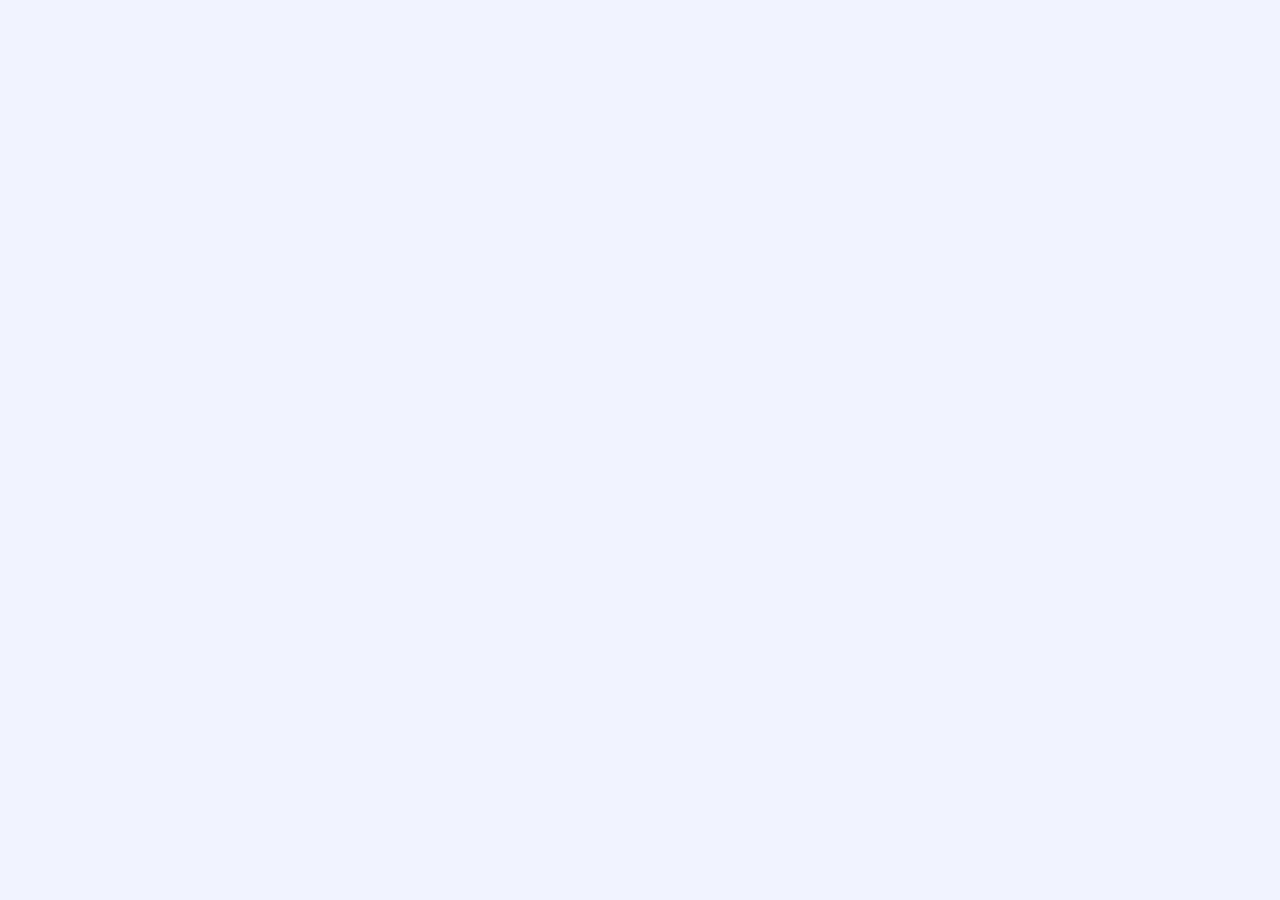
==== frontend/index.html @ 9908b93a "update" ====
<!DOCTYPE html>
<html lang="en" data-theme="light">

<head>
  <meta charset="UTF-8">
  <meta name="viewport" content="width=device-width, initial-scale=1.0">
  <title>SupportPilot - AI Ticket Resolution Platform</title>
  <script>
    // --- Admin Authentication Check & Fetch Interceptor ---
    (function() {
        let session = null;
        try {
            session = JSON.parse(localStorage.getItem('sp_session') || sessionStorage.getItem('sp_session'));
        } catch (e) {}

        if (!session || !session.token) {
            window.location.href = 'login.html';
        } else {
            // Intercept fetch to add Authorization header
            const originalFetch = window.fetch;
            window.fetch = async function() {
                let [resource, config] = arguments;
                if (typeof resource === 'string' && resource.includes('/api/')) {
                    config = config || {};
                    config.headers = config.headers || {};
                    if (config.headers instanceof Headers) {
                        config.headers.append('Authorization', 'Bearer ' + session.token);
                    } else {
                        config.headers['Authorization'] = 'Bearer ' + session.token;
                    }
                }
                const response = await originalFetch(resource, config);
                if (response.status === 401 || response.status === 403) {
                    localStorage.removeItem('sp_session');
                    sessionStorage.removeItem('sp_session');
                    window.location.href = 'login.html';
                }
                return response;
            };
        }
        
        // Handle logout
        document.addEventListener('click', function(e) {
            const btn = e.target.closest('#sidebar-logout-btn') || e.target.closest('#logout-btn');
            if (btn) {
                e.preventDefault();
                e.stopPropagation();
                if (session && session.token) {
                    fetch('http://127.0.0.1:8000/api/admin/auth/logout', {
                        method: 'POST',
                        headers: { 'Authorization': 'Bearer ' + session.token }
                    }).finally(() => {
                        localStorage.removeItem('sp_session');
                        sessionStorage.removeItem('sp_session');
                        window.location.href = 'login.html';
                    });
                } else {
                    localStorage.removeItem('sp_session');
                    sessionStorage.removeItem('sp_session');
                    window.location.href = 'login.html';
                }
            }
        });
    })();
  </script>
  <link rel="stylesheet" href="css/styles.css?v=14">
  <style>
    .dock-menu {
      position: fixed;
      left: 12px;
      top: 50%;
      transform: translateY(-50%);
      z-index: 1000;
    }

    .dock-container {
      display: flex;
      flex-direction: column;
      align-items: flex-start;
      gap: 12px;
      padding: 12px;
      background: rgba(255, 255, 255, 0.7);
      backdrop-filter: blur(20px);
      -webkit-backdrop-filter: blur(20px);
      border-radius: 24px;
      box-shadow: 0 10px 40px rgba(0, 0, 0, 0.1), 0 1px 3px rgba(0, 0, 0, 0.05);
      border: 1px solid rgba(255, 255, 255, 0.5);
      width: 68px;
      /* Collapsed width */
      overflow: hidden;
      transition: width 0.3s cubic-bezier(0.34, 1.56, 0.64, 1);
    }

    .dock-menu.expanded .dock-container {
      width: 220px;
      /* Expanded width */
    }

    .dock-toggle-btn {
      width: 44px;
      height: 44px;
      border-radius: 12px;
      border: none;
      background: transparent;
      color: #475569;
      cursor: pointer;
      display: flex;
      align-items: center;
      justify-content: center;
      transition: background-color 0.2s;
      flex-shrink: 0;
      margin-bottom: 8px;
    }

    .dock-toggle-btn:hover {
      background: rgba(0, 0, 0, 0.05);
    }

    .dock-toggle-btn svg {
      transition: all 0.3s cubic-bezier(0.34, 1.56, 0.64, 1);
    }

    .dock-toggle-btn:hover svg {
      transform: scale(1.15);
      color: #3b82f6;
    }

    .dock-menu.expanded .dock-toggle-btn svg {
      transform: rotate(180deg);
    }

    .dock-menu.expanded .dock-toggle-btn:hover svg {
      transform: rotate(180deg) scale(1.15);
    }

    .dock-item {
      position: relative;
      display: flex;
      flex-direction: row;
      align-items: center;
      cursor: pointer;
      width: 100%;
      border-radius: 12px;
      transition: background-color 0.2s;
      overflow: hidden;
    }

    .dock-item:hover {
      background-color: rgba(59, 130, 246, 0.1);
    }

    .dock-icon {
      display: flex;
      align-items: center;
      justify-content: center;
      width: 44px;
      height: 44px;
      background: transparent;
      border-radius: 12px;
      color: #475569;
      transition: all 0.3s ease;
      flex-shrink: 0;
    }

    .dock-icon svg {
      width: 20px;
      height: 20px;
      transition: all 0.3s cubic-bezier(0.34, 1.56, 0.64, 1);
    }

    .dock-item:hover .dock-icon svg {
      transform: scale(1.25) translateY(-2px) rotate(-5deg);
      color: #3b82f6;
    }

    .dock-name {
      margin-left: 12px;
      font-size: 14px;
      font-weight: 600;
      color: #475569;
      white-space: nowrap;
      opacity: 0;
      transition: opacity 0.2s ease;
    }

    .dock-menu.expanded .dock-name {
      opacity: 1;
    }

    .dock-dot {
      width: 4px;
      height: 4px;
      border-radius: 50%;
      background-color: #3b82f6;
      position: absolute;
      left: 6px;
      /* Move dot to left */
      opacity: 0;
      transition: opacity 0.3s ease;
    }


    .dock-item.active .dock-icon {
      color: #3b82f6;
    }

    .dock-item.active .dock-name {
      color: #3b82f6;
    }

    .dock-item.active .dock-dot {
      opacity: 1;
    }

    @media (prefers-color-scheme: dark) {
      .dock-container {
        background: rgba(30, 41, 59, 0.7);
        border-color: rgba(255, 255, 255, 0.1);
      }

      .dock-icon {
        color: #94a3b8;
      }

      .dock-name,
      .dock-toggle-btn {
        color: #94a3b8;
      }

      .dock-toggle-btn:hover {
        background: rgba(255, 255, 255, 0.05);
      }
    }
  </style>
</head>

<body>
  <div id="app-container" style="display: flex;">
    <!-- Dock Menu -->
    <nav class="dock-menu">
      <div class="dock-container">
        <button class="dock-toggle-btn" id="dock-toggle-btn" aria-label="Toggle Menu">
          <svg viewBox="0 0 24 24" width="24" height="24" fill="none" stroke="currentColor" stroke-width="2"
            stroke-linecap="round">
            <path d="M4 6h16M4 12h16M4 18h16" />
          </svg>
        </button>

        <div class="dock-item nav-item active" data-target="dashboard">
          <span class="dock-dot"></span>
          <div class="dock-icon">
            <svg viewBox="0 0 24 24" fill="none" stroke="currentColor" stroke-width="2" stroke-linecap="round"
              stroke-linejoin="round">
              <rect x="3" y="3" width="7" height="9" rx="1" />
              <rect x="14" y="3" width="7" height="5" rx="1" />
              <rect x="14" y="12" width="7" height="9" rx="1" />
              <rect x="3" y="16" width="7" height="5" rx="1" />
            </svg>
          </div>
          <span class="dock-name">Dashboard</span>
        </div>

        <div class="dock-item nav-item" data-target="tickets">
          <span class="dock-dot"></span>
          <div class="dock-icon">
            <svg viewBox="0 0 24 24" fill="none" stroke="currentColor" stroke-width="2" stroke-linecap="round"
              stroke-linejoin="round">
              <path d="M20 12V8H4v4m16 0v8H4v-8m16 0H4M8 4h8" />
            </svg>
          </div>
          <span class="dock-name">Tickets</span>
        </div>

        <div class="dock-item nav-item" data-target="assistant">
          <span class="dock-dot"></span>
          <div class="dock-icon">
            <svg viewBox="0 0 24 24" fill="none" stroke="currentColor" stroke-width="2" stroke-linecap="round"
              stroke-linejoin="round">
              <path
                d="M12 2v4M12 18v4M4.93 4.93l2.83 2.83M16.24 16.24l2.83 2.83M2 12h4M18 12h4M4.93 19.07l2.83-2.83M16.24 7.76l2.83-2.83" />
            </svg>
          </div>
          <span class="dock-name">AI Assistant</span>
        </div>

        <div class="dock-item nav-item" data-target="email">
          <span class="dock-dot"></span>
          <div class="dock-icon">
            <svg viewBox="0 0 24 24" fill="none" stroke="currentColor" stroke-width="2" stroke-linecap="round"
              stroke-linejoin="round">
              <path d="M4 4h16v12a2 2 0 0 1-2 2H6a2 2 0 0 1-2-2V4zm0 0l8 7 8-7" />
            </svg>
          </div>
          <span class="dock-name">Email</span>
        </div>

        <!-- NEW: Integrations Menu Item -->
        <div class="dock-item nav-item" data-target="integrations">
          <span class="dock-dot"></span>
          <div class="dock-icon">
            <svg viewBox="0 0 24 24" fill="none" stroke="currentColor" stroke-width="2" stroke-linecap="round"
              stroke-linejoin="round">
              <rect x="2" y="7" width="20" height="14" rx="2" ry="2" />
              <path d="M16 21V5a2 2 0 0 0-2-2h-4a2 2 0 0 0-2 2v16" />
            </svg>
          </div>
          <span class="dock-name">Jira</span>
        </div>

        <div class="dock-item nav-item" data-target="settings">
          <span class="dock-dot"></span>
          <div class="dock-icon">
            <svg viewBox="0 0 24 24" fill="none" stroke="currentColor" stroke-width="2" stroke-linecap="round"
              stroke-linejoin="round">
              <circle cx="12" cy="12" r="3" />
              <path
                d="M19.4 15a1.65 1.65 0 0 0 .33 1.82l.06.06a2 2 0 1 1-2.83 2.83l-.06-.06a1.65 1.65 0 0 0-1.82-.33 1.65 1.65 0 0 0-1 1.51V21a2 2 0 0 1-4 0v-.09A1.65 1.65 0 0 0 9 19.4a1.65 1.65 0 0 0-1.82.33l-.06.06a2 2 0 1 1-2.83-2.83l.06-.06a1.65 1.65 0 0 0 .33-1.82 1.65 1.65 0 0 0-1.51-1H3a2 2 0 0 1 0-4h.09A1.65 1.65 0 0 0 4.6 9a1.65 1.65 0 0 0-.33-1.82l-.06-.06a2 2 0 1 1 2.83-2.83l.06.06a1.65 1.65 0 0 0 1.82.33H9a1.65 1.65 0 0 0 1-1.51V3a2 2 0 0 1 4 0v.09a1.65 1.65 0 0 0 1 1.51 1.65 1.65 0 0 0 1.82-.33l.06-.06a2 2 0 1 1 2.83 2.83l-.06.06a1.65 1.65 0 0 0-.33 1.82V9a1.65 1.65 0 0 0 1.51 1H21a2 2 0 0 1 0 4h-.09a1.65 1.65 0 0 0-1.51 1z" />
            </svg>
          </div>
          <span class="dock-name">Settings</span>
        </div>

        <!-- Spacer to push logout to bottom if needed, or just let it sit at the end -->
        <div style="flex: 1;"></div>

        <div class="dock-item nav-item" id="sidebar-logout-btn" style="margin-top: auto;">
          <span class="dock-dot"></span>
          <div class="dock-icon">
            <svg viewBox="0 0 24 24" fill="none" stroke="currentColor" stroke-width="2" stroke-linecap="round"
              stroke-linejoin="round">
              <path d="M9 21H5a2 2 0 0 1-2-2V5a2 2 0 0 1 2-2h4"></path>
              <polyline points="16 17 21 12 16 7"></polyline>
              <line x1="21" y1="12" x2="9" y2="12"></line>
            </svg>
          </div>
          <span class="dock-name">Logout</span>
        </div>

      </div>
    </nav>

    <!-- Main Section Content Area -->
    <main id="main-content">

      <!-- Top Sticky Navbar -->
      <header class="navbar">
        <button class="nav-action-btn" id="navbar-sidebar-toggle" aria-label="Toggle Sidebar"
          style="margin-right: 12px; display: none; align-items: center; justify-content: center;">
          <svg viewBox="0 0 24 24" width="24" height="24">
            <path d="M4 6h16M4 12h16M4 18h16" stroke="currentColor" stroke-width="2" stroke-linecap="round" />
          </svg>
        </button>


        <div class="navbar-actions">
          <div class="ai-status-badge">
            <span class="ai-indicator-dot"></span>
            <span>SupportPilot Engine Active</span>
          </div>

          <button
            onclick="if(window.SupportPilotGlobalRefresh) window.SupportPilotGlobalRefresh(); else window.location.reload();"
            class="nav-action-btn" id="global-refresh-btn" aria-label="Refresh Data"
            style="display: flex; align-items: center; gap: 6px; padding: 0 12px; border-radius: 8px; font-size: 14px; font-weight: 600; width: auto; cursor: pointer; border: 1px solid var(--border-color); background: var(--bg-surface);">
            <svg viewBox="0 0 24 24" width="16" height="16" fill="none" stroke="currentColor" stroke-width="2"
              stroke-linecap="round">
              <path d="M21.5 2v6h-6M2.5 22v-6h6M2 11.5a10 10 0 0 1 18.8-4.3M22 12.5a10 10 0 0 1-18.8 4.3" />
            </svg>
            Refresh
          </button>

          <button class="nav-action-btn" id="theme-toggle" aria-label="Toggle Dark/Light Mode">
            <svg viewBox="0 0 24 24" id="theme-sun-icon">
              <circle cx="12" cy="12" r="5" />
              <path
                d="M12 1v2M12 21v2M4.22 4.22l1.42 1.42M16.96 16.96l1.42 1.42M1 12h2M21 12h2M4.22 19.07l1.42-1.42M16.96 7.04l1.42-1.42"
                stroke="currentColor" />
            </svg>
            <svg viewBox="0 0 24 24" id="theme-moon-icon" style="display: none;">
              <path d="M21 12.79A9 9 0 1 1 11.21 3 7 7 0 0 0 21 12.79z" stroke="currentColor" />
            </svg>
          </button>


          <div style="display: flex; flex-direction: column; align-items: flex-end; margin-right: 4px;">
            <span style="font-size: 13px; font-weight: 600; color: var(--text-primary);">Admin</span>
          </div>
          <button class="nav-action-btn" id="navbar-profile-btn" aria-label="User Profile"
            style="border-radius: 50%; padding: 0; overflow: hidden; width: 36px; height: 36px; border: 1px solid var(--border-color); cursor: pointer;">
            <div class="user-avatar" id="navbar-avatar"
              style="width: 100%; height: 100%; display: flex; align-items: center; justify-content: center; font-weight: 700; font-size: 13px; background-color: var(--accent-primary); color: white; position: relative;">
              <img id="navbar-avatar-img" src="" style="display: none; width: 100%; height: 100%; object-fit: cover;">
              <span id="navbar-avatar-txt">PC</span>
            </div>
          </button>
        </div>
      </header>

      <!-- View Containers -->

      <!-- VIEW 1: DASHBOARD -->
      <section class="view-section active-view" id="dashboard-view">
        <div id="dashboard-react-root"></div>
        <div style="display: none;" id="legacy-dashboard-hide">
          <h1 style="margin-bottom: 8px; font-weight: 800; font-size: 24px; letter-spacing: -0.5px;">Platform Overview
          </h1>
          <p style="color: var(--text-secondary); margin-bottom: 24px; font-size: 14px;">Real-time diagnostics and
            resolution telemetry for SupportPilot.</p>

          <!-- KPI Metrics Grid -->
          <div class="kpi-container">
            <div class="card kpi-card">
              <div class="kpi-header">
                <span>TOTAL TICKETS</span>
                <div class="kpi-icon">
                  <svg viewBox="0 0 24 24">
                    <path d="M20 12V8H4v4m16 0v8H4v-8m16 0H4" stroke="currentColor" />
                  </svg>
                </div>
              </div>
              <div class="kpi-value" id="kpi-total">1,248</div>
              <div class="kpi-trend trend-up">
                <span>+12.4%</span> vs last week
              </div>
            </div>
            <div class="card kpi-card">
              <div class="kpi-header">
                <span>OPEN TICKETS</span>
                <div class="kpi-icon">
                  <svg viewBox="0 0 24 24">
                    <circle cx="12" cy="12" r="10" />
                    <path d="M12 6v6l4 2" stroke="currentColor" />
                  </svg>
                </div>
              </div>
              <div class="kpi-value" id="kpi-open" style="color: var(--badge-open-text);">52</div>
              <div class="kpi-trend trend-down">
                <span>-3.1%</span> vs last week
              </div>
            </div>
            <div class="card kpi-card">
              <div class="kpi-header">
                <span>RESOLVED TICKETS</span>
                <div class="kpi-icon">
                  <svg viewBox="0 0 24 24">
                    <path d="M22 11.08V12a10 10 0 1 1-5.93-9.14M22 4L12 14.01l-3-3" stroke="currentColor" />
                  </svg>
                </div>
              </div>
              <div class="kpi-value" id="kpi-resolved" style="color: var(--badge-resolved-text);">1,196</div>
              <div class="kpi-trend trend-up">
                <span>+15.3%</span> vs last week
              </div>
            </div>
            <div class="card kpi-card">
              <div class="kpi-header">
                <span>AI RESOLUTION RATE</span>
                <div class="kpi-icon">
                  <svg viewBox="0 0 24 24">
                    <path d="M12 2v4M12 18v4M4.93 4.93l2.83 2.83" stroke="currentColor" />
                  </svg>
                </div>
              </div>
              <div class="kpi-value" id="kpi-ai-rate">86.4%</div>
              <div class="kpi-trend trend-up">
                <span>+1.8%</span> target > 85%
              </div>
            </div>
          </div>

          <!-- Dashboard Grid (CSS Charts & Quick Actions) -->
          <div class="dashboard-grid">
            <div class="card">
              <div class="card-title">
                <span>AI Resolution Performance</span>
                <div style="font-size: 12px; font-weight: 500; color: var(--text-muted);">Weekly SLA Targets</div>
              </div>
              <!-- Custom CSS Chart -->
              <div class="chart-container-box" id="dashboard-bar-chart">
                <div class="bar-column">
                  <div class="bar-fill" style="height: 60%;" data-value="60%"></div>
                  <span class="bar-label">Mon</span>
                </div>
                <div class="bar-column">
                  <div class="bar-fill" style="height: 75%;" data-value="75%"></div>
                  <span class="bar-label">Tue</span>
                </div>
                <div class="bar-column">
                  <div class="bar-fill" style="height: 85%;" data-value="85%"></div>
                  <span class="bar-label">Wed</span>
                </div>
                <div class="bar-column">
                  <div class="bar-fill" style="height: 94%;" data-value="94%"></div>
                  <span class="bar-label">Thu</span>
                </div>
                <div class="bar-column">
                  <div class="bar-fill" style="height: 80%;" data-value="80%"></div>
                  <span class="bar-label">Fri</span>
                </div>
                <div class="bar-column">
                  <div class="bar-fill" style="height: 98%;" data-value="98%"></div>
                  <span class="bar-label">Sat</span>
                </div>
                <div class="bar-column">
                  <div class="bar-fill" style="height: 92%;" data-value="92%"></div>
                  <span class="bar-label">Sun</span>
                </div>
              </div>
            </div>

            <div class="card">
              <div class="card-title">Quick Tasks</div>
              <div class="quick-actions-list">
                <button class="quick-action-btn" id="dash-action-new-tkt">
                  <svg viewBox="0 0 24 24">
                    <path d="M12 5v14M5 12h14" stroke="currentColor" stroke-width="2" stroke-linecap="round" />
                  </svg>
                  <span>Create New Ticket</span>
                </button>

                <button class="quick-action-btn" id="dash-action-assistant">
                  <svg viewBox="0 0 24 24">
                    <path d="M21 15a2 2 0 0 1-2 2H7l-4 4V5a2 2 0 0 1 2-2h14a2 2 0 0 1 2 2z" stroke="currentColor" />
                  </svg>
                  <span>Ask AI Assistant</span>
                </button>
              </div>
            </div>
          </div>

          <!-- Latest Tickets Panel -->
          <div class="card" style="margin-bottom: 24px;">
            <div class="card-title">Recent System Activity</div>
            <div class="table-container" style="border: none;">
              <table id="dash-activity-table">
                <thead>
                  <tr>
                    <th>Ticket ID</th>
                    <th>Subject</th>
                    <th>Priority</th>
                    <th>Category</th>
                    <th>Status</th>
                  </tr>
                </thead>
                <tbody id="dash-activity-tbody">
                  <!-- Populated dynamically via JS -->
                </tbody>
              </table>
            </div>
          </div>
        </div>
      </section>

      <!-- VIEW 2: TICKETS TABLE -->
      <section class="view-section" id="tickets-view">
        <div class="table-controls">
          <div class="table-filters" style="display: flex; gap: 10px; flex-wrap: wrap; align-items: center;">
            <div style="position: relative; width: 280px;">
              <svg viewBox="0 0 24 24" width="15" height="15" fill="none" stroke="currentColor" stroke-width="2"
                style="position: absolute; left: 12px; top: 50%; transform: translateY(-50%); color: var(--text-muted); pointer-events: none;">
                <circle cx="11" cy="11" r="8"></circle>
                <line x1="21" y1="21" x2="16.65" y2="16.65"></line>
              </svg>
              <input type="text" class="table-filter-select" id="tkt-search-bar"
                placeholder="Search ID, customer, subject..." style="width: 100%; padding-left: 36px;">
            </div>
            <select class="table-filter-select" id="filter-dept">
              <option value="all">All Departments</option>
              <option value="Engineering">Engineering</option>
              <option value="Billing">Billing</option>
              <option value="Customer Support">Customer Support</option>
              <option value="IT Security">IT Security</option>
            </select>
            <select class="table-filter-select" id="filter-priority">
              <option value="all">All Priorities</option>
              <option value="Urgent">Urgent (P1)</option>
              <option value="High">High (P2)</option>
              <option value="Medium">Medium (P3)</option>
              <option value="Low">Low (P4)</option>
            </select>
            <select class="table-filter-select" id="filter-status">
              <option value="all">All Statuses</option>
              <option value="Open">Open</option>
              <option value="In Progress">In Progress</option>
              <option value="Pending">Pending</option>
              <option value="Escalated">Escalated</option>
              <option value="Resolved">Resolved</option>
              <option value="Closed">Closed</option>
            </select>
            <div id="live-refresh-badge"
              style="display: flex; align-items: center; gap: 6px; padding: 6px 10px; background: rgba(16,185,129,0.1); border: 1px solid rgba(16,185,129,0.25); border-radius: 20px; font-size: 11px; font-weight: 700; color: #059669;">
              <span
                style="width: 7px; height: 7px; border-radius: 50%; background: #10b981; display: inline-block; animation: pulse 1.5s infinite;"></span>
              Live Sync
            </div>
          </div>

          <div class="table-actions-right" style="display: flex; gap: 10px; align-items: center;">
            <button class="btn btn-secondary" id="btn-export-ui" title="Export Tickets to CSV">
              <svg viewBox="0 0 24 24" width="16" height="16" fill="none" stroke="currentColor" stroke-width="2">
                <path d="M21 15v4a2 2 0 0 1-2 2H5a2 2 0 0 1-2-2v-4M7 10l5 5 5-5M12 15V3" />
              </svg>
              <span>Export CSV</span>
            </button>
            <button class="btn btn-primary" id="btn-create-ticket-modal"
              style="background: linear-gradient(135deg, #6366f1 0%, #4f46e5 100%); box-shadow: 0 4px 12px rgba(79, 70, 229, 0.3);">
              <svg viewBox="0 0 24 24" width="16" height="16" fill="none" stroke="currentColor" stroke-width="2.5"
                stroke-linecap="round">
                <path d="M12 5v14M5 12h14" />
              </svg>
              <span>+ New Ticket</span>
            </button>
          </div>
        </div>

        <div class="table-container" style="position: relative;">
          <table id="main-tickets-table">
            <thead>
              <tr>
                <th data-sort="id" style="cursor: pointer;">Ticket ID <span class="sort-icon">↕</span></th>
                <th data-sort="user" style="cursor: pointer;">Customer <span class="sort-icon">↕</span></th>
                <th data-sort="email" style="cursor: pointer;">Email <span class="sort-icon">↕</span></th>
                <th data-sort="department" style="cursor: pointer;">Department <span class="sort-icon">↕</span></th>
                <th data-sort="subject" style="cursor: pointer;">Subject <span class="sort-icon">↕</span></th>
                <th data-sort="category" style="cursor: pointer;">Category <span class="sort-icon">↕</span></th>
                <th data-sort="priority" style="cursor: pointer;">Priority <span class="sort-icon">↕</span></th>
                <th data-sort="status" style="cursor: pointer;">Status <span class="sort-icon">↕</span></th>
                <th data-sort="createdDate" style="cursor: pointer;">Created Date <span class="sort-icon">↕</span></th>
                <th style="text-align: right;">Action</th>
              </tr>
            </thead>
            <tbody id="tickets-tbody">
              <!-- Populated dynamically via JS -->
            </tbody>
          </table>

          <div class="table-pagination">
            <span id="pagination-info">Showing 1 to 8 of 12 entries</span>
            <div class="pagination-btn-group" id="pagination-controls">
              <!-- Rendered dynamically -->
            </div>
          </div>
        </div>
      </section>

      <!-- VIEW 3: AI ASSISTANT -->
      <section class="view-section" id="assistant-view">
        <div class="view-header">
          <div>
            <h2>Smart IT Helpdesk Assistant</h2>
            <p>Ask our local AI model for immediate troubleshooting guides, server status checkups, or policy rules
              lookup.</p>
          </div>
        </div>
        <div id="chat-messages"
          style="flex-grow: 1; overflow-y: auto; padding: 16px; background-color: var(--bg-primary); border-radius: 8px; margin-bottom: 16px; border: 1px solid var(--border-color); display: flex; flex-direction: column; gap: 12px;">
          <!-- Messages go here -->
        </div>
        <div
          style="display: flex; gap: 12px; align-items: center; padding: 16px; background-color: var(--bg-sidebar); border-radius: 8px; border: 1px solid var(--border-color);">
          <input type="text" id="chat-input" class="form-control" style="flex-grow: 1;"
            placeholder="E.g., How do I map the corporate network printer to my local workstation?...">
          <button id="btn-send-message" class="btn btn-primary" style="padding: 10px 24px;">Send</button>
        </div>
      </section>

      <!-- VIEW 6: ANALYTICS -->
      <section class="view-section" id="analytics-view">
        <div class="workflow-control-bar">
          <div>
            <h1 style="font-weight: 800; font-size: 24px; letter-spacing: -0.5px;">Platform Analytics</h1>
            <p style="color: var(--text-secondary); font-size: 14px; margin-top: 4px;">Service Level Agreement (SLA)
              conformance and execution latency logs.</p>
          </div>
          <div style="display: flex; gap: 8px;">
            <button class="btn btn-secondary active" id="btn-report-weekly">Weekly Report</button>
            <button class="btn btn-secondary" id="btn-report-monthly">Monthly Report</button>
          </div>
        </div>

        <!-- Analytics widget rows -->
        <div class="dashboard-grid">
          <div class="card">
            <div class="card-title">Daily Ticket Volumes</div>
            <div class="chart-container-box" id="analytics-chart-vol">
              <!-- Rendered via JS -->
            </div>
          </div>
          <div class="card">
            <div class="card-title">SLA Performance Target</div>
            <div class="circle-chart-box">
              <div class="circle-chart-ring" id="analytics-sla-ring">
                <div class="circle-chart-inner">
                  <span style="font-size: 24px; font-weight: 800; color: var(--accent-primary);"
                    id="sla-percentage-text">94.8%</span>
                  <span style="font-size: 10px; color: var(--text-muted); font-weight: 600;">SLA Conformed</span>
                </div>
              </div>
            </div>
          </div>
        </div>

        <div class="kpi-container">
          <div class="card kpi-card">
            <div class="kpi-header">
              <span>AVG RESOLUTION TIME</span>
            </div>
            <div class="kpi-value" style="font-size: 22px;">4m 32s</div>
            <span style="font-size: 11px; color: var(--text-muted);">Target &lt; 10 minutes</span>
          </div>
          <div class="card kpi-card">
            <div class="kpi-header">
              <span>CUSTOMER SATISFACTION</span>
            </div>
            <div class="kpi-value" style="font-size: 22px;">4.92 / 5.0</div>
            <span style="font-size: 11px; color: #10b981;">Excellent (98.4% favorable)</span>
          </div>
          <div class="card kpi-card">
            <div class="kpi-header">
              <span>INTEGRATION STATUS</span>
            </div>
            <div class="kpi-value" style="font-size: 22px; color: #10b981;">100% Online</div>
            <span style="font-size: 11px; color: var(--text-muted);">9 webhook nodes active</span>
          </div>
        </div>
      </section>

      <!-- VIEW 7: EMAIL AUTOMATION -->
      <section class="view-section" id="email-view">
        <!-- Populated dynamically by email-enhanced.js -->
      </section>

      <!-- VIEW 9: INTEGRATIONS -->
      <section class="view-section" id="integrations-view">
        <!-- Populated dynamically by jira-integration.js -->
      </section>

      <!-- VIEW 8: SETTINGS & PROFILE (React-powered) -->
      <section class="view-section" id="settings-view" style="padding: 0; max-width: 1200px; margin: 0 auto;">
        <!-- React Settings Panel mounts here -->
        <div id="settings-react-root"></div>
      </section>

    </main>
  </div>

  <!-- Ticket Details Drawer backdrop overlay -->
  <div class="drawer-backdrop" id="ticket-drawer-backdrop">
    <div class="drawer" id="ticket-drawer">
      <div class="drawer-header">
        <span class="drawer-title" id="drawer-ticket-id">TKT-1024</span>
        <button class="drawer-close" id="drawer-close-btn" aria-label="Close details">
          <svg viewBox="0 0 24 24">
            <path d="M18 6L6 18M6 6l12 12" stroke="currentColor" stroke-width="2" stroke-linecap="round" />
          </svg>
        </button>
      </div>

      <!-- Drawer Tabs (Details / Agent Activity) -->
      <div style="display:flex;border-bottom:1px solid var(--border-color);flex-shrink:0">
        <button id="dtab-details" onclick="window._drawerTab('details')" data-drawer-tab="details"
          style="padding:10px 20px;font-size:13px;font-weight:600;color:var(--accent-primary);background:transparent;border:none;border-bottom:2px solid var(--accent-primary);cursor:pointer;display:flex;align-items:center;gap:6px;margin-bottom:-1px">
          <svg viewBox="0 0 24 24" fill="none" stroke="currentColor" stroke-width="2" width="13" height="13">
            <path d="M14 2H6a2 2 0 00-2 2v16a2 2 0 002 2h12a2 2 0 002-2V8z" />
            <polyline points="14 2 14 8 20 8" />
          </svg>
          Details
        </button>
        <button id="dtab-agent" onclick="window._drawerTab('agent')" data-drawer-tab="agent"
          style="padding:10px 20px;font-size:13px;font-weight:600;color:var(--text-secondary);background:transparent;border:none;border-bottom:2px solid transparent;cursor:pointer;display:flex;align-items:center;gap:6px;margin-bottom:-1px">
          <svg viewBox="0 0 24 24" fill="none" stroke="currentColor" stroke-width="2" width="13" height="13">
            <circle cx="12" cy="12" r="3" />
            <path
              d="M12 1v2M12 21v2M4.22 4.22l1.42 1.42M18.36 18.36l1.42 1.42M1 12h2M21 12h2M4.22 19.78l1.42-1.42M18.36 5.64l1.42-1.42" />
          </svg>
          Agent Activity
        </button>
      </div>

      <!-- Details Panel (existing content) -->
      <div id="drawer-panel-details" style="display:flex;flex-direction:column;flex:1;min-height:0;overflow:hidden">
        <!-- Integrated Multi-Column Layout for RAG Details Panel -->
        <div class="drawer-content" style="display: grid; grid-template-columns: 1fr; gap: 20px;">
          <div>
            <h2 id="drawer-subject" style="font-size: 16px; font-weight: 700; margin-bottom: 4px;">API Authentication
              failing in Production</h2>
            <div style="display: flex; flex-direction: column; margin-bottom: 12px;">
              <span id="drawer-user-name" style="font-weight: 600; font-size: 13px;">Corporate Employee</span>
              <span id="drawer-user-email"
                style="font-size: 11px; color: var(--text-muted);">employee@company.com</span>
            </div>
            <div style="display: flex; gap: 8px;" id="drawer-badges">
              <span class="badge badge-priority-urgent">Urgent</span>
              <span class="badge badge-status-open">Open</span>
            </div>
          </div>

          <div>
            <div class="drawer-section-title">Description</div>
            <p id="drawer-desc" style="font-size: 13px; line-height: 1.6; color: var(--text-secondary);">
              Details.
            </p>
          </div>

          <!-- NEW: Milestone 2 Live RAG Pipeline Diagnostics Integrated Context Panel -->
          <div style="border-top: 1px solid var(--border-color); padding-top: 16px; margin-top: 8px;">
            <div class="drawer-section-title"
              style="color: var(--accent-primary); display: flex; align-items: center; gap: 6px;">
              桃 AI Resolution Generator RAG Telemetry
            </div>

            <div style="margin: 12px 0; background: var(--bg-app); padding: 12px; border-radius: 8px; font-size: 12px;">
              <div
                style="font-weight: 700; color: var(--text-muted); text-transform: uppercase; margin-bottom: 8px; font-size: 10px;">
                RAG Workflow Execution Status</div>
              <div style="display: flex; flex-direction: column; gap: 6px; color: #3b82f6; font-weight: 600;">
                <div>鳩 1. Ticket Analysis & Query Generation</div>
                <div>鳩 2. Knowledge Base Retrieval</div>
                <div>鳩 3. Context Augmentation</div>
                <div>鳩 4. Response Generation</div>
              </div>
            </div>

            <div style="display: grid; grid-template-columns: 1fr 1fr; gap: 10px; margin-bottom: 16px;">
              <div
                style="border: 1px solid var(--border-color); padding: 10px; border-radius: 6px; background: var(--bg-primary);">
                <div style="font-size: 10px; color: var(--text-muted); font-weight: 600;">Retrieval Accuracy</div>
                <div style="font-size: 16px; font-weight: 800; margin-top: 2px;">92%</div>
              </div>
              <div
                style="border: 1px solid var(--border-color); padding: 10px; border-radius: 6px; background: var(--bg-primary);">
                <div style="font-size: 10px; color: var(--text-muted); font-weight: 600;">Avg. Response Latency</div>
                <div style="font-size: 16px; font-weight: 800; margin-top: 2px;">3.2s</div>
              </div>
            </div>
          </div>

          <div>
            <div class="drawer-section-title">Suggested AI Response (Augmented Context Output)</div>
            <div
              style="background-color: #f0f7ff; border-left: 4px solid #3b82f6; border-radius: 0 8px 8px 0; padding: 14px; font-family: monospace; font-size: 12px; white-space: pre-wrap; line-height: 1.5; color: #1e40af;"
              id="drawer-resolution-text">
              Solution content.
            </div>
          </div>

          <div>
            <div class="drawer-section-title">AI Engine Classification</div>
            <div class="ai-recommendation-box">
              <span class="ai-box-badge" id="drawer-ai-confidence">97% Confident</span>
              <div style="display: flex; flex-direction: column; gap: 6px;">
                <span style="font-size: 12px;"><strong>Predicted Category:</strong> <span
                    id="drawer-ai-category">Authentication</span></span>
                <span style="font-size: 12px;"><strong>Suggested Action:</strong> <span id="drawer-ai-dept">Engineering
                    Department Escalation</span></span>
              </div>
            </div>
          </div>

          <div>
            <div class="drawer-section-title">History timeline</div>
            <div class="timeline-flow" id="drawer-timeline-flow">
              <!-- Rendered dynamically -->
            </div>
          </div>

          <div>
            <div class="drawer-section-title">Attachments</div>
            <div id="drawer-attachments-list" style="display: flex; gap: 8px; flex-wrap: wrap;">
              <!-- Rendered dynamically -->
            </div>
          </div>

          <!-- Enterprise Integrations Card (Dynamic) -->
          <div>
            <div
              style="background: white; border: 1px solid var(--border-color); border-radius: 12px; padding: 16px; box-shadow: 0 1px 3px rgba(0,0,0,0.05);">

              <!-- Card Header -->
              <div style="display: flex; align-items: center; gap: 10px; margin-bottom: 16px;">
                <div
                  style="width: 24px; height: 24px; background: #1e293b; color: white; border-radius: 6px; display: flex; align-items: center; justify-content: center;">
                  <svg viewBox="0 0 24 24" fill="none" stroke="currentColor" stroke-width="2" width="14" height="14">
                    <polyline points="16 18 22 12 16 6" />
                    <polyline points="8 6 2 12 8 18" />
                  </svg>
                </div>
                <h3 style="font-size: 15px; font-weight: 700; color: #1e293b; margin: 0;">Enterprise Integrations</h3>
              </div>

              <!-- Integrations List -->
              <div style="display: flex; flex-direction: column; gap: 8px; margin-bottom: 16px;">
                <!-- Jira -->
                <div
                  style="display: flex; align-items: center; justify-content: space-between; background: #f8fafc; padding: 10px 14px; border-radius: 8px;">
                  <div style="display: flex; align-items: center; gap: 12px;">
                    <div
                      style="width: 32px; height: 32px; background: #0052cc; color: white; border-radius: 8px; display: flex; align-items: center; justify-content: center;">
                      <svg viewBox="0 0 24 24" fill="none" stroke="currentColor" stroke-width="2.5" width="16"
                        height="16">
                        <path d="M14 2H6a2 2 0 00-2 2v16a2 2 0 002 2h12a2 2 0 002-2V8z" />
                        <polyline points="14 2 14 8 20 8" />
                        <path d="M9 15l2 2 4-4" />
                      </svg>
                    </div>
                    <div>
                      <div style="font-size: 13px; font-weight: 600; color: #1e293b;">Jira Integration</div>
                      <div style="font-size: 11px; color: var(--text-muted);">Connected 窶｢ Last synced 2 mins ago</div>
                    </div>
                  </div>
                  <span
                    style="font-size: 11px; font-weight: 600; color: #3b82f6; background: #eff6ff; padding: 3px 8px; border-radius: 4px;">Active</span>
                </div>

                <!-- Email -->
                <div
                  style="display: flex; align-items: center; justify-content: space-between; background: #f8fafc; padding: 10px 14px; border-radius: 8px;">
                  <div style="display: flex; align-items: center; gap: 12px;">
                    <div
                      style="width: 32px; height: 32px; background: #10b981; color: white; border-radius: 8px; display: flex; align-items: center; justify-content: center;">
                      <svg viewBox="0 0 24 24" fill="none" stroke="currentColor" stroke-width="2" width="18"
                        height="18">
                        <path d="M4 4h16c1.1 0 2 .9 2 2v12c0 1.1-.9 2-2 2H4c-1.1 0-2-.9-2-2V6c0-1.1.9-2 2-2z" />
                        <polyline points="22,6 12,13 2,6" />
                      </svg>
                    </div>
                    <div>
                      <div style="font-size: 13px; font-weight: 600; color: #1e293b;">Email Automation</div>
                      <div style="font-size: 11px; color: var(--text-muted);">Connected 窶｢ 24 emails sent today</div>
                    </div>
                  </div>
                  <span
                    style="font-size: 11px; font-weight: 600; color: #3b82f6; background: #eff6ff; padding: 3px 8px; border-radius: 4px;">Active</span>
                </div>
              </div>

              <!-- Jira Created Event -->
              <div
                style="background: #eff6ff; border-left: 4px solid #3b82f6; border-radius: 0 8px 8px 0; padding: 14px; margin-bottom: 12px;">
                <div style="font-size: 13px; font-weight: 700; color: #1d4ed8; margin-bottom: 10px;">Jira Ticket Created
                </div>
                <div style="display: grid; grid-template-columns: 1fr 1fr; gap: 10px;">
                  <div>
                    <div style="font-size: 11px; color: var(--text-muted); margin-bottom: 2px;">Ticket ID</div>
                    <div style="font-size: 12px; font-weight: 600; color: #1e293b;" id="drawer-integ-jira-id">
                      IT-2023-4521</div>
                  </div>
                  <div>
                    <div style="font-size: 11px; color: var(--text-muted); margin-bottom: 2px;">Status</div>
                    <div style="font-size: 12px; font-weight: 600; color: #1e293b;" id="drawer-integ-jira-status">In
                      Progress</div>
                  </div>
                  <div>
                    <div style="font-size: 11px; color: var(--text-muted); margin-bottom: 2px;">Assignee</div>
                    <div style="font-size: 12px; font-weight: 600; color: #1e293b;" id="drawer-integ-jira-assignee">
                      Network Team</div>
                  </div>
                  <div>
                    <div style="font-size: 11px; color: var(--text-muted); margin-bottom: 2px;">Priority</div>
                    <div style="font-size: 12px; font-weight: 600; color: #1e293b;" id="drawer-integ-jira-priority">High
                    </div>
                  </div>
                </div>
              </div>

              <!-- Email Sent Event -->
              <div
                style="background: #ecfdf5; border-left: 4px solid #10b981; border-radius: 0 8px 8px 0; padding: 14px;">
                <div style="font-size: 13px; font-weight: 700; color: #047857; margin-bottom: 6px;">Email Notification
                  Sent</div>
                <div style="font-size: 12px; color: #065f46; line-height: 1.5;" id="drawer-integ-email-body">
                  Your support ticket #T-2023-4521 has been received. We're working on resolving your VPN connection
                  issue. Our AI system has identified potential solutions and assigned this to the Network Team. You'll
                  receive updates as we progress.
                </div>
              </div>

            </div>
          </div>
        </div>

      </div><!-- /drawer-panel-details -->

      <!-- Agent Activity Panel -->
      <div id="drawer-panel-agent" style="display:none;flex-direction:column;flex:1;min-height:0;overflow:hidden">
        <div style="overflow-y:auto;flex:1;padding:0">
          <div id="ap-panel-root"></div>
        </div>
      </div><!-- /drawer-panel-agent -->

      <div class="drawer-actions" style="display: flex; gap: 8px; flex-wrap: wrap;">
        <button class="btn btn-primary" id="btn-drawer-resolve"
          style="flex: 1; background: linear-gradient(135deg, #10b981 0%, #059669 100%); border-color: #059669;">
          <svg viewBox="0 0 24 24" width="15" height="15" fill="none" stroke="currentColor" stroke-width="2.5">
            <path d="M20 6L9 17l-5-5" />
          </svg>
          Resolve Ticket
        </button>
        <button class="btn btn-secondary" id="btn-drawer-escalate"
          style="color: #dc2626; border-color: #fecaca; background: #fef2f2;">
          <svg viewBox="0 0 24 24" width="15" height="15" fill="none" stroke="currentColor" stroke-width="2">
            <path d="M12 2v4M12 18v4M4.93 4.93l2.83 2.83M16.24 16.24l2.83 2.83M2 12h4M18 12h4" />
          </svg>
          Escalate
        </button>
        <button class="btn btn-secondary" id="btn-drawer-assign">
          <svg viewBox="0 0 24 24" width="15" height="15" fill="none" stroke="currentColor" stroke-width="2">
            <path d="M16 21v-2a4 4 0 0 0-4-4H6a4 4 0 0 0-4 4v2" />
            <circle cx="9" cy="7" r="4" />
            <path d="M22 21v-2a4 4 0 0 0-3-3.87" />
            <path d="M16 3.13a4 4 0 0 1 0 7.75" />
          </svg>
          Reassign
        </button>
        <button class="btn btn-secondary" id="btn-drawer-close-ticket">
          <svg viewBox="0 0 24 24" width="15" height="15" fill="none" stroke="currentColor" stroke-width="2">
            <circle cx="12" cy="12" r="10" />
            <path d="m15 9-6 6M9 9l6 6" />
          </svg>
          Close
        </button>
      </div>
    </div>
  </div>

  <!-- Create New Ticket Dialog Modal (2-Step AI Prediction Workflow) -->
  <div class="modal-backdrop" id="new-ticket-modal-backdrop">
    <div class="modal" style="max-width: 680px; max-height: 90vh; display: flex; flex-direction: column;">
      <div class="modal-header" style="border-bottom: 1px solid var(--border-color); padding: 18px 24px;">
        <div style="display: flex; align-items: center; gap: 10px;">
          <div
            style="width: 32px; height: 32px; border-radius: 8px; background: linear-gradient(135deg, #6366f1, #8b5cf6); display: flex; align-items: center; justify-content: center; color: white;">
            <svg viewBox="0 0 24 24" width="18" height="18" fill="none" stroke="currentColor" stroke-width="2">
              <path d="M12 2v4M12 18v4M4.93 4.93l2.83 2.83M19.07 4.93l-2.83 2.83M2 12h4M18 12h4" />
              <circle cx="12" cy="12" r="3" />
            </svg>
          </div>
          <div>
            <span class="modal-title" style="font-size: 17px; font-weight: 800;">Create Support Ticket</span>
            <div id="modal-step-indicator" style="font-size: 11px; color: var(--text-muted); margin-top: 2px;">Step 1 of
              2: Fill Ticket Details &amp; Run AI Prediction</div>
          </div>
        </div>
        <button class="drawer-close" id="modal-close-btn" aria-label="Close dialog">
          <svg viewBox="0 0 24 24" width="18" height="18">
            <path d="M18 6L6 18M6 6l12 12" stroke="currentColor" stroke-width="2" stroke-linecap="round" />
          </svg>
        </button>
      </div>

      <form id="new-ticket-form" style="display: flex; flex-direction: column; overflow: hidden; flex: 1;">
        <div class="modal-body" style="overflow-y: auto; padding: 20px 24px;">

          <!-- FORM INPUTS CONTAINER -->
          <div id="modal-form-fields">
            <div class="form-row">
              <div class="form-group" style="flex: 1;">
                <label for="tkt-name" style="font-weight: 600; font-size: 12px;">Customer Name <span
                    style="color: #ef4444;">*</span></label>
                <input type="text" class="form-control" id="tkt-name" required placeholder="e.g. Sneh Singh">
              </div>
              <div class="form-group" style="flex: 1;">
                <label for="tkt-email" style="font-weight: 600; font-size: 12px;">Customer Email <span
                    style="color: #ef4444;">*</span></label>
                <input type="email" class="form-control" id="tkt-email" required
                  placeholder="e.g. sneh.singh@gmail.com">
              </div>
            </div>

            <div class="form-group">
              <label for="tkt-subject" style="font-weight: 600; font-size: 12px;">Subject Header <span
                  style="color: #ef4444;">*</span></label>
              <input type="text" class="form-control" id="tkt-subject" required
                placeholder="e.g. VPN gateway connection timeout on office router">
            </div>

            <div class="form-group">
              <label for="tkt-desc" style="font-weight: 600; font-size: 12px;">Detailed Description <span
                  style="color: #ef4444;">*</span></label>
              <textarea class="form-control" id="tkt-desc" rows="3" required
                placeholder="Describe steps to reproduce, error codes, logs, impact..."></textarea>
            </div>

            <div class="form-row">
              <div class="form-group" style="flex: 1;">
                <label for="tkt-dept" style="font-weight: 600; font-size: 12px;">Department (Optional Override)</label>
                <select class="form-control" id="tkt-dept">
                  <option value="">Auto-Detect via AI</option>
                  <option value="Customer Support">Customer Support</option>
                  <option value="Engineering">Engineering</option>
                  <option value="Billing">Billing</option>
                  <option value="IT Security">IT Security</option>
                </select>
              </div>
              <div class="form-group" style="flex: 1;">
                <label for="tkt-category" style="font-weight: 600; font-size: 12px;">Category (Optional
                  Override)</label>
                <select class="form-control" id="tkt-category">
                  <option value="">Auto-Detect via AI</option>
                  <option value="Network">Network</option>
                  <option value="Authentication">Authentication</option>
                  <option value="Database Performance">Database Performance</option>
                  <option value="Software">Software</option>
                  <option value="Hardware">Hardware</option>
                  <option value="Payment Issues">Payment Issues</option>
                </select>
              </div>
            </div>

            <div class="form-row">
              <div class="form-group" style="flex: 1;">
                <label for="tkt-priority" style="font-weight: 600; font-size: 12px;">Priority (Optional
                  Override)</label>
                <select class="form-control" id="tkt-priority">
                  <option value="">Auto-Detect via AI</option>
                  <option value="Low">Low (P4)</option>
                  <option value="Medium">Medium (P3)</option>
                  <option value="High">High (P2)</option>
                  <option value="Urgent">Urgent (P1)</option>
                </select>
              </div>
              <div class="form-group" style="flex: 1;">
                <label for="tkt-file" style="font-weight: 600; font-size: 12px;">Attachment (Optional)</label>
                <input type="file" class="form-control" id="tkt-file" style="padding: 6px;">
              </div>
            </div>
          </div>

          <!-- AI PREDICTION PROCESSING STATE -->
          <div id="ai-loading-container"
            style="display: none; padding: 32px 16px; text-align: center; background: linear-gradient(180deg, rgba(99,102,241,0.03) 0%, rgba(139,92,246,0.08) 100%); border-radius: 12px; border: 1px dashed rgba(99,102,241,0.3); margin-top: 12px;">
            <div
              style="width: 48px; height: 48px; border-radius: 50%; background: white; box-shadow: 0 4px 14px rgba(99,102,241,0.25); display: flex; align-items: center; justify-content: center; margin: 0 auto 14px auto;">
              <div class="loader-spinner"
                style="width: 24px; height: 24px; border-width: 3px; border-top-color: #6366f1;"></div>
            </div>
            <div style="font-size: 14px; font-weight: 700; color: #4338ca;">SupportPilot AI Triage in Progress...</div>
            <div style="font-size: 12px; color: var(--text-muted); margin-top: 4px;" id="ai-loading-status-text">
              Extracting technical entities, querying vector KB, and matching taxonomy...</div>
          </div>

          <!-- AI PREDICTION RESULTS CARD (STEP 2) -->
          <div id="ai-prediction-card"
            style="display: none; margin-top: 14px; background: white; border: 1px solid #e0e7ff; border-radius: 14px; padding: 18px; box-shadow: 0 10px 25px -5px rgba(99,102,241,0.1), 0 8px 10px -6px rgba(99,102,241,0.1);">
            <div
              style="display: flex; justify-content: space-between; align-items: center; margin-bottom: 14px; padding-bottom: 12px; border-bottom: 1px solid #f1f5f9;">
              <div style="display: flex; align-items: center; gap: 8px;">
                <div
                  style="width: 26px; height: 26px; border-radius: 6px; background: #e0e7ff; color: #4338ca; display: flex; align-items: center; justify-content: center;">
                  <svg viewBox="0 0 24 24" width="14" height="14" fill="none" stroke="currentColor" stroke-width="2.5">
                    <path d="M12 2v4M12 18v4M4.93 4.93l2.83 2.83M19.07 4.93l-2.83 2.83M2 12h4M18 12h4" />
                  </svg>
                </div>
                <span style="font-size: 13px; font-weight: 800; color: #1e1b4b;">AI Prediction Assessment</span>
              </div>
              <span id="ai-pred-confidence"
                style="font-size: 12px; font-weight: 800; color: #059669; background: #ecfdf5; border: 1px solid #a7f3d0; padding: 4px 10px; border-radius: 20px;">96%
                Confidence</span>
            </div>

            <!-- Prediction 4-Grid -->
            <div style="display: grid; grid-template-columns: repeat(2, 1fr); gap: 10px; margin-bottom: 12px;">
              <div style="background: #f8fafc; padding: 10px 12px; border-radius: 8px; border: 1px solid #e2e8f0;">
                <div style="font-size: 10px; font-weight: 700; color: var(--text-muted); text-transform: uppercase;">
                  Predicted Category</div>
                <div id="ai-pred-category" style="font-size: 13px; font-weight: 700; color: #4338ca; margin-top: 2px;">
                  Network</div>
              </div>
              <div style="background: #f8fafc; padding: 10px 12px; border-radius: 8px; border: 1px solid #e2e8f0;">
                <div style="font-size: 10px; font-weight: 700; color: var(--text-muted); text-transform: uppercase;">
                  Suggested Department</div>
                <div id="ai-pred-dept" style="font-size: 13px; font-weight: 700; color: #1e293b; margin-top: 2px;">
                  Engineering</div>
              </div>
              <div style="background: #f8fafc; padding: 10px 12px; border-radius: 8px; border: 1px solid #e2e8f0;">
                <div style="font-size: 10px; font-weight: 700; color: var(--text-muted); text-transform: uppercase;">
                  Priority &amp; Severity</div>
                <div id="ai-pred-priority" style="font-size: 13px; font-weight: 700; color: #d97706; margin-top: 2px;">
                  High</div>
              </div>
              <div style="background: #f8fafc; padding: 10px 12px; border-radius: 8px; border: 1px solid #e2e8f0;">
                <div style="font-size: 10px; font-weight: 700; color: var(--text-muted); text-transform: uppercase;">
                  Recommended Team</div>
                <div id="ai-pred-team" style="font-size: 13px; font-weight: 700; color: #0284c7; margin-top: 2px;">
                  Network Operations (NetOps)</div>
              </div>
            </div>

            <!-- Suggested Tags -->
            <div style="margin-bottom: 12px;">
              <div
                style="font-size: 10px; font-weight: 700; color: var(--text-muted); text-transform: uppercase; margin-bottom: 4px;">
                Taxonomy Tags</div>
              <div id="ai-pred-tags" style="display: flex; gap: 6px; flex-wrap: wrap;">
                <span class="badge" style="background: #e0e7ff; color: #4338ca; font-size: 11px;">#network</span>
                <span class="badge" style="background: #e0e7ff; color: #4338ca; font-size: 11px;">#vpn-gateway</span>
              </div>
            </div>

            <!-- Reasoning Analysis -->
            <div
              style="margin-bottom: 12px; background: #faf5ff; border-left: 3px solid #a855f7; border-radius: 0 8px 8px 0; padding: 10px 12px;">
              <div style="font-size: 11px; font-weight: 700; color: #7e22ce; margin-bottom: 2px;">Root Cause &amp;
                Reasoning</div>
              <div id="ai-pred-reasoning" style="font-size: 12px; color: #581c87; line-height: 1.4;">Issue exhibits
                network interface timeout patterns indicating gateway congestion or DNS resolution latency.</div>
            </div>

            <!-- Suggested Resolution Preview -->
            <div
              style="background: #f0fdf4; border-left: 3px solid #10b981; border-radius: 0 8px 8px 0; padding: 10px 12px;">
              <div style="font-size: 11px; font-weight: 700; color: #047857; margin-bottom: 2px;">Generated Remediation
                Action Plan</div>
              <div id="ai-pred-resolution"
                style="font-size: 12px; color: #065f46; line-height: 1.4; white-space: pre-wrap; font-family: monospace;">
                1. Reset local network adapter.\n2. Invalidate expired session tokens.</div>
            </div>
          </div>

        </div>

        <!-- MODAL FOOTER BUTTONS -->
        <div class="modal-footer"
          style="padding: 16px 24px; border-top: 1px solid var(--border-color); display: flex; justify-content: space-between; align-items: center;">
          <!-- Step 1 Actions (Initial) -->
          <div id="modal-footer-step1" style="display: flex; justify-content: space-between; width: 100%;">
            <button type="button" class="btn btn-secondary" id="btn-modal-cancel">Cancel</button>
            <button type="button" class="btn btn-primary" id="btn-modal-predict"
              style="background: linear-gradient(135deg, #6366f1 0%, #8b5cf6 100%); box-shadow: 0 4px 12px rgba(99,102,241,0.3); display: flex; align-items: center; gap: 8px;">
              <svg viewBox="0 0 24 24" width="16" height="16" fill="none" stroke="currentColor" stroke-width="2">
                <path d="M12 2v4M12 18v4M4.93 4.93l2.83 2.83M19.07 4.93l-2.83 2.83M2 12h4M18 12h4" />
                <circle cx="12" cy="12" r="3" />
              </svg>
              <span>Run AI Prediction</span>
            </button>
          </div>

          <!-- Step 2 Actions (After AI Prediction) -->
          <div id="modal-footer-step2"
            style="display: none; justify-content: space-between; width: 100%; align-items: center;">
            <div style="display: flex; gap: 8px;">
              <button type="button" class="btn btn-secondary" id="btn-modal-edit" style="font-size: 12px;">Edit
                Ticket</button>
              <button type="button" class="btn btn-secondary" id="btn-modal-repredict" style="font-size: 12px;">Run
                Again</button>
            </div>
            <button type="submit" class="btn btn-primary" id="btn-modal-confirm"
              style="background: linear-gradient(135deg, #10b981 0%, #059669 100%); box-shadow: 0 4px 12px rgba(16,185,129,0.3); display: flex; align-items: center; gap: 8px;">
              <svg viewBox="0 0 24 24" width="16" height="16" fill="none" stroke="currentColor" stroke-width="2.5">
                <path d="M20 6L9 17l-5-5" />
              </svg>
              <span>Confirm &amp; Insert Ticket</span>
            </button>
          </div>
        </div>
      </form>
    </div>
  </div>

  <!-- Toast Notification Stack -->
  <div class="toast-container" id="toast-stack-container">
    <!-- Rendered dynamically -->
  </div>

  <!-- React 18 + ReactDOM CDN -->
  <script crossorigin src="https://unpkg.com/react@18/umd/react.development.js"></script>
  <script crossorigin src="https://unpkg.com/react-dom@18/umd/react-dom.development.js"></script>

  <script src="js/dashboard-react.js?v=22"></script>
  <script src="js/data.js?v=3"></script>
  <script src="js/tickets.js?v=21"></script>
  <script src="js/assistant.js?v=2"></script>
  <script src="js/workflow.js?v=3"></script>
  <script src="js/settings.js?v=3"></script>
  <script src="js/app.js?v=5"></script>
  <!-- Milestone 3 Feature Modules -->
  <script src="js/agent-pipeline.js?v=11"></script>
  <script src="js/email-enhanced.js?v=16"></script>
  <script src="js/jira-integration.js?v=15"></script>
  <script>
    // Tab switcher for ticket drawer
    window._drawerTab = function (tab) {
      var panels = { details: document.getElementById('drawer-panel-details'), agent: document.getElementById('drawer-panel-agent') };
      var btns = { details: document.getElementById('dtab-details'), agent: document.getElementById('dtab-agent') };
      Object.keys(panels).forEach(function (k) {
        var show = k === tab;
        panels[k].style.display = show ? 'flex' : 'none';
        btns[k].style.color = show ? 'var(--accent-primary)' : 'var(--text-secondary)';
        btns[k].style.borderBottom = show ? '2px solid var(--accent-primary)' : '2px solid transparent';
      });
    };
  </script>

  <!-- React Settings Panel Component -->
  <script src="js/settings-react.js"></script>

  <script>
    (function () {
      function patchSettingsNav() {
        const settingsNavItems = document.querySelectorAll('[data-target="settings"]');
        if (!settingsNavItems.length) { setTimeout(patchSettingsNav, 300); return; }

        settingsNavItems.forEach(function (navEl) {
          navEl.addEventListener('click', function () {
            var all = document.querySelectorAll('.view-section');
            all.forEach(function (s) { s.classList.remove('active-view'); });
            var sv = document.getElementById('settings-view');
            if (sv) sv.classList.add('active-view');

            var attempts = 0;
            (function tryMount() {
              if (typeof window.__mountSettingsPanel === 'function') {
                window.__mountSettingsPanel();
              } else if (attempts++ < 20) {
                setTimeout(tryMount, 200);
              }
            })();
          });
        });
      }

      function patchNavHighlight() {
        document.querySelectorAll('.nav-item').forEach(function (el) {
          el.addEventListener('click', function () {
            document.querySelectorAll('.nav-item').forEach(function (e) { e.classList.remove('active'); });
            el.classList.add('active');
          });
        });
      }

      function patchProfileNav() {
        var profileBtn = document.getElementById('navbar-profile-btn');
        if (profileBtn) {
          profileBtn.addEventListener('click', function () {
            var settingsNav = document.querySelector('[data-target="settings"]');
            if (settingsNav) settingsNav.click();
          });
        }
      }

      if (document.readyState === 'loading') {
        document.addEventListener('DOMContentLoaded', function () {
          patchSettingsNav();
          patchNavHighlight();
          patchProfileNav();
          if (window.SupportPilotReactDashboard && typeof ReactDOM !== 'undefined') {
            ReactDOM.createRoot(document.getElementById('dashboard-react-root')).render(React.createElement(window.SupportPilotReactDashboard));
          }
        });
      } else {
        patchSettingsNav();
        patchNavHighlight();
        patchProfileNav();
        if (window.SupportPilotReactDashboard && typeof ReactDOM !== 'undefined') {
          ReactDOM.createRoot(document.getElementById('dashboard-react-root')).render(React.createElement(window.SupportPilotReactDashboard));
        }
      }
    })();
  </script>

  <!-- Mobile Sidebar Menu Logic -->
  <script>
    (function () {
      function isMobile() {
        return window.innerWidth <= 768;
      }

      function openMobileSidebar() {
        document.body.classList.add('mobile-menu-open');
        var overlay = document.getElementById('mobile-sidebar-overlay');
        if (overlay) {
          overlay.style.display = 'block';
          requestAnimationFrame(function () {
            overlay.classList.add('active');
          });
        }
      }

      function closeMobileSidebar() {
        document.body.classList.remove('mobile-menu-open');
        var overlay = document.getElementById('mobile-sidebar-overlay');
        if (overlay) {
          overlay.classList.remove('active');
          setTimeout(function () {
            overlay.style.display = 'none';
          }, 300);
        }
      }

      function patchMobileSidebar() {
        var hamburger = document.getElementById('navbar-sidebar-toggle');
        if (hamburger) {
          hamburger.addEventListener('click', function () {
            if (isMobile()) {
              if (document.body.classList.contains('mobile-menu-open')) {
                closeMobileSidebar();
              } else {
                openMobileSidebar();
              }
            }
          });
        }

        var closeBtn = document.getElementById('sidebar-close-btn');
        if (closeBtn) {
          closeBtn.addEventListener('click', function () {
            closeMobileSidebar();
          });
        }

        var overlay = document.getElementById('mobile-sidebar-overlay');
        if (overlay) {
          overlay.addEventListener('click', function () {
            closeMobileSidebar();
          });
        }

        document.querySelectorAll('.nav-item').forEach(function (item) {
          item.addEventListener('click', function () {
            if (isMobile()) {
              closeMobileSidebar();
            }
          });
        });
      }

      if (document.readyState === 'loading') {
        document.addEventListener('DOMContentLoaded', patchMobileSidebar);
      } else {
        patchMobileSidebar();
      }
    })();
  </script>
  <script>
    document.addEventListener('DOMContentLoaded', () => {
      const dockMenu = document.querySelector('.dock-menu');
      const toggleBtn = document.getElementById('dock-toggle-btn');

      if (toggleBtn) {
        toggleBtn.addEventListener('click', () => {
          dockMenu.classList.toggle('expanded');
        });
      }
    });
  </script>
</body>

</html>
---- frontend/css/styles.css ----
/* styles.css - TicketNova Theme, Component Styles, and Animations */

@import url('https://fonts.googleapis.com/css2?family=Plus+Jakarta+Sans:wght@300;400;500;600;700;800&display=swap');

/* --- Root Variable Definitions & Themes --- */
:root {
  /* Light Theme Defaults */
  --bg-app: #f4f6fc;
  --bg-sidebar: #ffffff;
  --bg-card: rgba(255, 255, 255, 0.7);
  --bg-card-hover: rgba(255, 255, 255, 0.95);
  --bg-input: #ffffff;
  --bg-dropdown: #ffffff;

  --text-primary: #0f172a;
  --text-secondary: #475569;
  --text-muted: #94a3b8;

  --accent-primary: #2563eb;
  /* Brand Blue */
  --accent-primary-hover: #1d4ed8;
  --accent-primary-light: rgba(37, 99, 235, 0.1);
  --accent-glow: rgba(37, 99, 235, 0.15);

  --border-color: rgba(226, 232, 240, 0.8);
  --border-hover: rgba(148, 163, 184, 0.5);
  --glass-border: rgba(255, 255, 255, 0.4);

  --shadow-sm: 0 1px 3px rgba(0, 0, 0, 0.05);
  --shadow-md: 0 4px 20px -2px rgba(148, 163, 184, 0.12), 0 2px 8px -1px rgba(148, 163, 184, 0.08);
  --shadow-lg: 0 20px 25px -5px rgba(148, 163, 184, 0.15), 0 10px 10px -5px rgba(148, 163, 184, 0.1);
  --shadow-glow: 0 0 15px rgba(37, 99, 235, 0.2);

  --badge-open-bg: rgba(239, 68, 68, 0.1);
  --badge-open-text: #dc2626;
  --badge-pending-bg: rgba(245, 158, 11, 0.1);
  --badge-pending-text: #d97706;
  --badge-resolved-bg: rgba(16, 185, 129, 0.1);
  --badge-resolved-text: #059669;

  --sidebar-width: 260px;
  --sidebar-collapsed-width: 72px;
  --navbar-height: 70px;
  --transition-speed: 0.3s;
}

[data-theme="dark"] {
  /* Dark Theme Overrides */
  --bg-app: #090d16;
  --bg-sidebar: #0f172a;
  --bg-card: rgba(15, 23, 42, 0.6);
  --bg-card-hover: rgba(30, 41, 59, 0.8);
  --bg-input: #1e293b;
  --bg-dropdown: #0f172a;

  --text-primary: #f8fafc;
  --text-secondary: #94a3b8;
  --text-muted: #64748b;

  --accent-primary: #3b82f6;
  /* Bright Blue for Dark Mode */
  --accent-primary-hover: #60a5fa;
  --accent-primary-light: rgba(59, 130, 246, 0.15);
  --accent-glow: rgba(59, 130, 246, 0.3);

  --border-color: rgba(51, 65, 85, 0.5);
  --border-hover: rgba(71, 85, 105, 0.8);
  --glass-border: rgba(255, 255, 255, 0.05);

  --shadow-sm: 0 1px 2px rgba(0, 0, 0, 0.3);
  --shadow-md: 0 4px 20px -2px rgba(0, 0, 0, 0.5), 0 2px 8px -1px rgba(0, 0, 0, 0.3);
  --shadow-lg: 0 20px 25px -5px rgba(0, 0, 0, 0.6), 0 10px 10px -5px rgba(0, 0, 0, 0.4);
  --shadow-glow: 0 0 20px rgba(59, 130, 246, 0.25);

  --badge-open-bg: rgba(239, 68, 68, 0.2);
  --badge-open-text: #fca5a5;
  --badge-pending-bg: rgba(245, 158, 11, 0.2);
  --badge-pending-text: #fcd34d;
  --badge-resolved-bg: rgba(16, 185, 129, 0.2);
  --badge-resolved-text: #6ee7b7;
}

/* --- Base & Reset Styles --- */
* {
  margin: 0;
  padding: 0;
  box-sizing: border-box;
}

body {
  font-family: 'Plus Jakarta Sans', -apple-system, BlinkMacSystemFont, "Segoe UI", Roboto, sans-serif;
  background-color: var(--bg-app);
  color: var(--text-primary);
  min-height: 100vh;
  overflow-x: hidden;
  transition: background-color var(--transition-speed), color var(--transition-speed);
}

button,
input,
select,
textarea {
  font-family: inherit;
  font-size: inherit;
  color: inherit;
}

a {
  text-decoration: none;
  color: inherit;
}

/* --- Scrollbars --- */
::-webkit-scrollbar {
  width: 6px;
  height: 6px;
}

::-webkit-scrollbar-track {
  background: transparent;
}

::-webkit-scrollbar-thumb {
  background: var(--border-color);
  border-radius: 4px;
}

::-webkit-scrollbar-thumb:hover {
  background: var(--text-muted);
}

/* --- Main Layout Grid --- */
#app-container {
  display: flex;
  height: 100vh;
  width: 100vw;
  overflow: hidden;
}

#main-content {
  flex-grow: 1;
  margin-left: 0;
  min-width: 0;
  /* Prevents flex children from breaking width */
  transition: margin-left var(--transition-speed) cubic-bezier(0.4, 0, 0.2, 1);
  display: flex;
  flex-direction: column;
  height: 100vh;
  overflow: hidden;
  padding-left: 100px;
  /* Space for the left-side dock menu */
}

.view-section {
  display: none;
  padding: 24px;
  flex-grow: 1;
  animation: fadeIn 0.4s ease-out forwards;
  overflow-y: auto;
}

.view-section.active-view {
  display: block;
}

/* --- Left Sidebar Component --- */
.sidebar {
  width: var(--sidebar-width);
  height: 100vh;
  position: fixed;
  left: 0;
  top: 0;
  background-color: var(--bg-sidebar);
  border-right: 1px solid var(--border-color);
  display: flex;
  flex-direction: column;
  z-index: 100;
  transition: width var(--transition-speed) cubic-bezier(0.4, 0, 0.2, 1);
}

body.sidebar-collapsed .sidebar {
  width: var(--sidebar-collapsed-width);
}

.sidebar-header {
  height: var(--navbar-height);
  display: flex;
  align-items: center;
  justify-content: space-between;
  padding: 0 20px;
  border-bottom: 1px solid var(--border-color);
  overflow: hidden;
}

.logo-container {
  display: flex;
  align-items: center;
  gap: 10px;
  white-space: nowrap;
}

.logo-icon {
  width: 32px;
  height: 32px;
  background: linear-gradient(135deg, var(--accent-primary) 0%, #1e4ed8 100%);
  border-radius: 8px;
  display: flex;
  align-items: center;
  justify-content: center;
  color: white;
  font-weight: 800;
  font-size: 18px;
  box-shadow: var(--shadow-glow);
}

.logo-text {
  font-weight: 700;
  font-size: 18px;
  color: var(--text-primary);
  letter-spacing: -0.5px;
  transition: opacity 0.2s;
}

body.sidebar-collapsed .logo-text {
  opacity: 0;
  pointer-events: none;
}

.sidebar-toggle-btn {
  background: none;
  border: none;
  cursor: pointer;
  color: var(--text-secondary);
  display: flex;
  align-items: center;
  justify-content: center;
  width: 28px;
  height: 28px;
  border-radius: 6px;
  transition: background-color var(--transition-speed);
}

.sidebar-toggle-btn:hover {
  background-color: var(--accent-primary-light);
  color: var(--accent-primary);
}

.sidebar-nav {
  padding: 16px 8px;
  display: flex;
  flex-direction: column;
  gap: 4px;
  flex-grow: 1;
  overflow-y: auto;
}

.nav-item {
  display: flex;
  align-items: center;
  padding: 10px 12px;
  border-radius: 8px;
  cursor: pointer;
  color: var(--text-secondary);
  font-weight: 500;
  gap: 12px;
  transition: all 0.2s ease;
  position: relative;
  white-space: nowrap;
}

.nav-item svg {
  width: 20px;
  height: 20px;
  stroke: var(--text-secondary);
  fill: none;
  stroke-width: 2;
  transition: stroke 0.2s;
}

.nav-item:hover {
  background-color: var(--accent-primary-light);
  color: var(--accent-primary);
}

.nav-item:hover svg {
  stroke: var(--accent-primary);
}

.nav-item.active {
  background-color: var(--accent-primary-light);
  color: var(--accent-primary);
  font-weight: 600;
}

.nav-item.active svg {
  stroke: var(--accent-primary);
}

.nav-item.active::before {
  content: '';
  position: absolute;
  left: 0;
  top: 15%;
  height: 70%;
  width: 4px;
  background-color: var(--accent-primary);
  border-radius: 0 4px 4px 0;
}

.nav-label {
  transition: opacity 0.2s;
}

body.sidebar-collapsed .nav-label {
  opacity: 0;
  pointer-events: none;
}

.sidebar-footer {
  padding: 16px;
  border-top: 1px solid var(--border-color);
  display: flex;
  align-items: center;
  gap: 12px;
  overflow: hidden;
  white-space: nowrap;
}

.user-avatar {
  width: 36px;
  height: 36px;
  border-radius: 50%;
  background-color: var(--accent-primary);
  color: white;
  display: flex;
  align-items: center;
  justify-content: center;
  font-weight: 600;
  font-size: 14px;
  flex-shrink: 0;
}

.user-info {
  display: flex;
  flex-direction: column;
  transition: opacity 0.2s;
}

body.sidebar-collapsed .user-info {
  opacity: 0;
  pointer-events: none;
}

.user-name {
  font-weight: 600;
  font-size: 13px;
}

.user-role {
  font-size: 11px;
  color: var(--text-muted);
}

/* --- Top Navbar Component --- */
.navbar {
  height: var(--navbar-height);
  background-color: var(--bg-sidebar);
  border-bottom: 1px solid var(--border-color);
  display: flex;
  align-items: center;
  justify-content: space-between;
  padding: 0 24px;
  position: sticky;
  top: 0;
  z-index: 90;
  backdrop-filter: blur(10px);
  background-color: rgba(255, 255, 255, 0.8);
  transition: background-color var(--transition-speed);
}

[data-theme="dark"] .navbar {
  background-color: rgba(15, 23, 42, 0.8);
}

.search-container {
  display: flex;
  align-items: center;
  background-color: var(--bg-app);
  border: 1px solid var(--border-color);
  border-radius: 8px;
  padding: 6px 12px;
  width: 320px;
  gap: 8px;
  transition: border-color 0.2s, box-shadow 0.2s;
}

.search-container:focus-within {
  border-color: var(--accent-primary);
  box-shadow: 0 0 0 2px var(--accent-glow);
}

.search-input {
  border: none;
  background: none;
  outline: none;
  width: 100%;
  font-size: 14px;
}

.search-icon {
  width: 18px;
  height: 18px;
  stroke: var(--text-muted);
  fill: none;
  stroke-width: 2;
}

.navbar-actions {
  display: flex;
  align-items: center;
  gap: 16px;
}

.ai-status-badge {
  display: flex;
  align-items: center;
  gap: 6px;
  padding: 4px 10px;
  background-color: var(--accent-primary-light);
  border: 1px solid rgba(37, 99, 235, 0.2);
  border-radius: 20px;
  font-size: 12px;
  font-weight: 600;
  color: var(--accent-primary);
}

.ai-indicator-dot {
  width: 8px;
  height: 8px;
  border-radius: 50%;
  background-color: #10b981;
  position: relative;
}

.ai-indicator-dot::after {
  content: '';
  position: absolute;
  width: 100%;
  height: 100%;
  border-radius: 50%;
  background-color: #10b981;
  animation: pulseBadge 1.5s infinite;
}

.nav-action-btn {
  background: none;
  border: 1px solid var(--border-color);
  border-radius: 8px;
  width: 36px;
  height: 36px;
  display: flex;
  align-items: center;
  justify-content: center;
  cursor: pointer;
  color: var(--text-secondary);
  transition: all 0.2s;
  position: relative;
}

.nav-action-btn:hover {
  background-color: var(--accent-primary-light);
  border-color: var(--accent-primary);
  color: var(--accent-primary);
}

.nav-action-btn svg {
  width: 18px;
  height: 18px;
  stroke: currentColor;
  fill: none;
  stroke-width: 2;
}

.notification-count {
  position: absolute;
  top: -4px;
  right: -4px;
  background-color: #ef4444;
  color: white;
  font-size: 10px;
  font-weight: 700;
  width: 16px;
  height: 16px;
  border-radius: 50%;
  display: flex;
  align-items: center;
  justify-content: center;
  border: 2px solid var(--bg-sidebar);
}

/* --- Glassmorphic Cards --- */
.card {
  background-color: var(--bg-card);
  border: 1px solid var(--glass-border);
  border-radius: 12px;
  box-shadow: var(--shadow-md);
  backdrop-filter: blur(12px);
  -webkit-backdrop-filter: blur(12px);
  transition: all var(--transition-speed) cubic-bezier(0.4, 0, 0.2, 1);
  padding: 20px;
  overflow: hidden;
}

.card:hover {
  transform: translateY(-2px);
  box-shadow: var(--shadow-lg);
  background-color: var(--bg-card-hover);
  border-color: var(--border-hover);
}

/* --- Dashboard Specific Views --- */
.kpi-container {
  display: grid;
  grid-template-columns: repeat(auto-fit, minmax(200px, 1fr));
  gap: 16px;
  margin-bottom: 24px;
}

.kpi-card {
  display: flex;
  flex-direction: column;
  gap: 8px;
  position: relative;
}

.kpi-header {
  display: flex;
  justify-content: space-between;
  align-items: center;
  color: var(--text-secondary);
  font-size: 13px;
  font-weight: 600;
}

.kpi-icon {
  width: 32px;
  height: 32px;
  border-radius: 8px;
  display: flex;
  align-items: center;
  justify-content: center;
  background-color: var(--accent-primary-light);
  color: var(--accent-primary);
}

.kpi-icon svg {
  width: 16px;
  height: 16px;
  stroke: currentColor;
  fill: none;
  stroke-width: 2;
}

.kpi-value {
  font-size: 28px;
  font-weight: 800;
  letter-spacing: -0.5px;
}

.kpi-trend {
  font-size: 12px;
  display: flex;
  align-items: center;
  gap: 4px;
}

.trend-up {
  color: #10b981;
}

.trend-down {
  color: #ef4444;
}

.dashboard-grid {
  display: grid;
  grid-template-columns: 2fr 1fr;
  gap: 24px;
  margin-bottom: 24px;
}

@media (max-width: 1024px) {
  .dashboard-grid {
    grid-template-columns: 1fr;
  }
}

.card-title {
  font-size: 16px;
  font-weight: 700;
  margin-bottom: 16px;
  display: flex;
  justify-content: space-between;
  align-items: center;
}

.quick-actions-list {
  display: flex;
  flex-direction: column;
  gap: 10px;
}

.quick-action-btn {
  display: flex;
  align-items: center;
  gap: 12px;
  width: 100%;
  padding: 12px;
  background-color: var(--bg-app);
  border: 1px solid var(--border-color);
  border-radius: 8px;
  cursor: pointer;
  font-weight: 500;
  transition: all 0.2s;
  text-align: left;
}

.quick-action-btn:hover {
  background-color: var(--accent-primary-light);
  border-color: var(--accent-primary);
  color: var(--accent-primary);
  transform: translateX(4px);
}

.quick-action-btn svg {
  width: 18px;
  height: 18px;
  stroke: currentColor;
  fill: none;
  stroke-width: 2;
}

/* --- Table Styles --- */
.table-controls {
  display: flex;
  justify-content: space-between;
  align-items: center;
  margin-bottom: 16px;
  gap: 16px;
  flex-wrap: wrap;
}

.table-filters {
  display: flex;
  gap: 8px;
  flex-wrap: wrap;
}

.table-filter-select {
  padding: 8px 12px;
  background-color: var(--bg-input);
  border: 1px solid var(--border-color);
  border-radius: 8px;
  font-size: 13px;
  outline: none;
  cursor: pointer;
  transition: all 0.2s;
}

.table-filter-select:hover {
  border-color: var(--accent-primary);
}

.table-actions-right {
  display: flex;
  gap: 8px;
}

.btn {
  display: inline-flex;
  align-items: center;
  justify-content: center;
  gap: 8px;
  padding: 8px 16px;
  border-radius: 8px;
  font-weight: 600;
  cursor: pointer;
  transition: all 0.2s;
  font-size: 14px;
}

.btn-primary {
  background-color: var(--accent-primary);
  color: white;
  border: none;
}

.btn-primary:hover {
  background-color: var(--accent-primary-hover);
  box-shadow: var(--shadow-glow);
}

.btn-secondary {
  background-color: var(--bg-input);
  border: 1px solid var(--border-color);
  color: var(--text-secondary);
}

.btn-secondary:hover {
  border-color: var(--text-muted);
  color: var(--text-primary);
}

.btn svg {
  width: 16px;
  height: 16px;
  stroke: currentColor;
  fill: none;
  stroke-width: 2;
}

.table-container {
  overflow-x: auto;
  border: 1px solid var(--border-color);
  border-radius: 12px;
  background-color: var(--bg-sidebar);
}

table {
  width: 100%;
  border-collapse: collapse;
  text-align: left;
  font-size: 13px;
}

th {
  background-color: var(--bg-app);
  padding: 14px 16px;
  font-weight: 600;
  color: var(--text-secondary);
  border-bottom: 1px solid var(--border-color);
  user-select: none;
  cursor: pointer;
}

th:hover {
  color: var(--text-primary);
}

td {
  padding: 14px 16px;
  border-bottom: 1px solid var(--border-color);
  white-space: nowrap;
}

tr {
  transition: background-color 0.2s;
  cursor: pointer;
}

tr:hover td {
  background-color: rgba(37, 99, 235, 0.02);
  cursor: pointer;
}

.badge {
  display: inline-flex;
  align-items: center;
  padding: 2px 8px;
  border-radius: 20px;
  font-size: 11px;
  font-weight: 600;
}

.badge-priority-urgent {
  background-color: rgba(239, 68, 68, 0.15);
  color: #ef4444;
}

.badge-priority-high {
  background-color: rgba(249, 115, 22, 0.15);
  color: #f97316;
}

.badge-priority-medium {
  background-color: rgba(59, 130, 246, 0.15);
  color: #3b82f6;
}

.badge-priority-low {
  background-color: rgba(100, 116, 139, 0.15);
  color: #64748b;
}

.badge-status-open {
  background-color: var(--badge-open-bg);
  color: var(--badge-open-text);
}

.badge-status-pending {
  background-color: var(--badge-pending-bg);
  color: var(--badge-pending-text);
}

.badge-status-resolved {
  background-color: var(--badge-resolved-bg);
  color: var(--badge-resolved-text);
}

.table-pagination {
  display: flex;
  justify-content: space-between;
  align-items: center;
  padding: 14px 16px;
  background-color: var(--bg-sidebar);
  border-top: 1px solid var(--border-color);
  font-size: 13px;
  color: var(--text-secondary);
}

.pagination-btn-group {
  display: flex;
  gap: 6px;
}

.page-btn {
  width: 28px;
  height: 28px;
  display: flex;
  align-items: center;
  justify-content: center;
  border: 1px solid var(--border-color);
  background-color: var(--bg-input);
  border-radius: 6px;
  cursor: pointer;
  font-weight: 500;
  transition: all 0.2s;
}

.page-btn:hover:not(:disabled) {
  border-color: var(--accent-primary);
  color: var(--accent-primary);
}

.page-btn.active {
  background-color: var(--accent-primary);
  border-color: var(--accent-primary);
  color: white;
}

.page-btn:disabled {
  opacity: 0.5;
  cursor: not-allowed;
}

/* --- Drawer (Slide-out Panel) --- */
.drawer-backdrop {
  position: fixed;
  top: 0;
  left: 0;
  width: 100vw;
  height: 100vh;
  background-color: rgba(0, 0, 0, 0.4);
  backdrop-filter: blur(4px);
  z-index: 1000;
  opacity: 0;
  pointer-events: none;
  transition: opacity 0.3s ease;
}

.drawer-backdrop.active {
  opacity: 1;
  pointer-events: auto;
}

.drawer {
  position: fixed;
  top: 0;
  right: -100vw;
  width: 100vw;
  height: 100vh;
  background-color: var(--bg-sidebar);
  box-shadow: var(--shadow-lg);
  z-index: 1001;
  display: flex;
  flex-direction: column;
  transition: right 0.3s cubic-bezier(0.4, 0, 0.2, 1);
}

.drawer-backdrop.active .drawer {
  right: 0;
}

.drawer-header {
  padding: 20px;
  border-bottom: 1px solid var(--border-color);
  display: flex;
  justify-content: space-between;
  align-items: center;
}

.drawer-title {
  font-size: 18px;
  font-weight: 700;
}

.drawer-close {
  background: none;
  border: none;
  cursor: pointer;
  color: var(--text-secondary);
  display: flex;
  align-items: center;
  justify-content: center;
  border-radius: 6px;
  padding: 4px;
}

.drawer-close:hover {
  background-color: var(--accent-primary-light);
  color: var(--accent-primary);
}

.drawer-close svg {
  width: 20px;
  height: 20px;
  stroke: currentColor;
  fill: none;
  stroke-width: 2;
}

.drawer-content {
  padding: 20px;
  overflow-y: auto;
  flex-grow: 1;
  min-height: 0;
  display: flex;
  flex-direction: column;
  gap: 20px;
}

.drawer-section-title {
  font-size: 13px;
  font-weight: 700;
  text-transform: uppercase;
  letter-spacing: 0.5px;
  color: var(--text-muted);
  margin-bottom: 8px;
}

.meta-grid {
  display: grid;
  grid-template-columns: 1fr 1fr;
  gap: 12px;
}

.meta-item {
  display: flex;
  flex-direction: column;
  gap: 4px;
  background-color: var(--bg-app);
  padding: 10px;
  border-radius: 8px;
  border: 1px solid var(--border-color);
}

.meta-label {
  font-size: 11px;
  color: var(--text-muted);
  font-weight: 600;
}

.meta-value {
  font-size: 13px;
  font-weight: 600;
}

.ai-recommendation-box {
  background: linear-gradient(135deg, rgba(37, 99, 235, 0.05) 0%, rgba(59, 130, 246, 0.05) 100%);
  border: 1px dashed var(--accent-primary);
  border-radius: 8px;
  padding: 14px;
  position: relative;
}

.ai-box-badge {
  position: absolute;
  top: 10px;
  right: 10px;
  font-size: 11px;
  font-weight: 700;
  color: var(--accent-primary);
}

.timeline-flow {
  display: flex;
  flex-direction: column;
  gap: 12px;
  position: relative;
  padding-left: 16px;
}

.timeline-flow::before {
  content: '';
  position: absolute;
  left: 4px;
  top: 6px;
  bottom: 6px;
  width: 2px;
  background-color: var(--border-color);
}

.timeline-node {
  position: relative;
}

.timeline-node::after {
  content: '';
  position: absolute;
  left: -16px;
  top: 4px;
  width: 10px;
  height: 10px;
  border-radius: 50%;
  background-color: var(--border-color);
  border: 2px solid var(--bg-sidebar);
}

.timeline-node.timeline-ai::after {
  background-color: var(--accent-primary);
}

.timeline-node-time {
  font-size: 11px;
  color: var(--text-muted);
}

.timeline-node-title {
  font-size: 13px;
  font-weight: 600;
}

.drawer-actions {
  padding: 16px 20px;
  border-top: 1px solid var(--border-color);
  display: flex;
  gap: 10px;
  background-color: var(--bg-app);
}

/* --- Modals --- */
.modal-backdrop {
  position: fixed;
  top: 0;
  left: 0;
  width: 100vw;
  height: 100vh;
  background-color: rgba(0, 0, 0, 0.5);
  backdrop-filter: blur(6px);
  z-index: 2000;
  display: flex;
  align-items: center;
  justify-content: center;
  opacity: 0;
  pointer-events: none;
  transition: opacity 0.3s ease;
}

.modal-backdrop.active {
  opacity: 1;
  pointer-events: auto;
}

.modal {
  background-color: var(--bg-sidebar);
  border: 1px solid var(--border-color);
  border-radius: 12px;
  width: 500px;
  max-width: 90vw;
  max-height: 90vh;
  box-shadow: var(--shadow-lg);
  transform: scale(0.95);
  transition: transform 0.3s cubic-bezier(0.34, 1.56, 0.64, 1);
  display: flex;
  flex-direction: column;
  overflow: hidden;
}

.modal-backdrop.active .modal {
  transform: scale(1);
}

.modal-header {
  padding: 16px 20px;
  border-bottom: 1px solid var(--border-color);
  display: flex;
  justify-content: space-between;
  align-items: center;
}

.modal-title {
  font-weight: 700;
  font-size: 16px;
}

.modal form {
  display: flex;
  flex-direction: column;
  flex: 1;
  min-height: 0;
}

.modal-body {
  padding: 16px 20px;
  overflow-y: auto;
  flex: 1;
  min-height: 0;
}

.form-group {
  margin-bottom: 12px;
  display: flex;
  flex-direction: column;
  gap: 4px;
}

.form-group label {
  font-size: 12px;
  font-weight: 700;
  color: var(--text-secondary);
}

.form-control {
  padding: 8px 12px;
  border-radius: 8px;
  border: 1px solid var(--border-color);
  background-color: var(--bg-input);
  outline: none;
  font-size: 14px;
  transition: all 0.2s;
}

.form-control:focus {
  border-color: var(--accent-primary);
  box-shadow: 0 0 0 2px var(--accent-glow);
}

.form-row {
  display: grid;
  grid-template-columns: 1fr 1fr;
  gap: 12px;
}

.modal-footer {
  padding: 16px 20px;
  border-top: 1px solid var(--border-color);
  display: flex;
  justify-content: flex-end;
  gap: 8px;
}

/* --- AI Prediction Card Overlay --- */
.ai-prediction-overlay {
  padding: 12px;
  background: linear-gradient(135deg, rgba(37, 99, 235, 0.08) 0%, rgba(99, 102, 241, 0.08) 100%);
  border: 1px solid rgba(37, 99, 235, 0.3);
  border-radius: 12px;
  margin-top: 10px;
  animation: fadeIn 0.4s ease forwards;
}

.ai-prediction-header {
  display: flex;
  justify-content: space-between;
  align-items: center;
  margin-bottom: 8px;
}

.ai-prediction-logo {
  display: flex;
  align-items: center;
  gap: 8px;
  font-weight: 700;
  color: var(--accent-primary);
  font-size: 14px;
}

.ai-prediction-grid {
  display: grid;
  grid-template-columns: 1fr 1fr;
  gap: 8px;
  margin-bottom: 8px;
}

.ai-pred-item {
  background-color: var(--bg-sidebar);
  border: 1px solid var(--border-color);
  padding: 6px 10px;
  border-radius: 6px;
}

.ai-pred-label {
  font-size: 10px;
  color: var(--text-muted);
  font-weight: 600;
}

.ai-pred-val {
  font-size: 12px;
  font-weight: 700;
}

/* --- Multi-Agent Workflow View --- */
.workflow-control-bar {
  margin-bottom: 24px;
  display: flex;
  justify-content: space-between;
  align-items: center;
}

.workflow-status-indicator {
  display: flex;
  align-items: center;
  gap: 8px;
}

.workflow-pipeline {
  display: grid;
  grid-template-columns: repeat(auto-fit, minmax(200px, 1fr));
  gap: 20px;
  position: relative;
  padding-bottom: 30px;
}

.agent-card {
  position: relative;
  background-color: var(--bg-sidebar);
  border: 1px solid var(--border-color);
  border-radius: 12px;
  padding: 16px;
  display: flex;
  flex-direction: column;
  gap: 12px;
  transition: all 0.3s cubic-bezier(0.4, 0, 0.2, 1);
}

.agent-card.agent-active {
  border-color: var(--accent-primary);
  box-shadow: var(--shadow-glow);
  transform: translateY(-4px);
}

.agent-card.agent-completed {
  border-color: #10b981;
}

.agent-header {
  display: flex;
  justify-content: space-between;
  align-items: center;
}

.agent-name {
  font-weight: 700;
  font-size: 14px;
}

.agent-badge {
  font-size: 10px;
  font-weight: 700;
  padding: 2px 6px;
  border-radius: 20px;
}

.agent-badge-pending {
  background-color: var(--border-color);
  color: var(--text-secondary);
}

.agent-badge-active {
  background-color: var(--accent-primary-light);
  color: var(--accent-primary);
}

.agent-badge-completed {
  background-color: rgba(16, 185, 129, 0.15);
  color: #10b981;
}

.agent-progress-wrapper {
  height: 4px;
  background-color: var(--border-color);
  border-radius: 2px;
  overflow: hidden;
}

.agent-progress-bar {
  height: 100%;
  width: 0%;
  background-color: var(--accent-primary);
  transition: width 0.1s linear;
}

.agent-card.agent-completed .agent-progress-bar {
  background-color: #10b981;
}

.agent-logs-panel {
  background-color: var(--bg-app);
  border: 1px solid var(--border-color);
  border-radius: 8px;
  padding: 8px;
  height: 100px;
  overflow-y: auto;
  font-family: monospace;
  font-size: 11px;
  color: var(--text-secondary);
}

/* Pipeline connector arrows */
.pipeline-connector {
  position: absolute;
  top: 50%;
  right: -15px;
  transform: translateY(-50%);
  color: var(--border-color);
  z-index: 5;
}

@media (max-width: 768px) {
  .workflow-pipeline {
    grid-template-columns: 1fr;
  }
}

/* --- Custom CSS Charts --- */
.chart-container-box {
  height: 240px;
  display: flex;
  align-items: flex-end;
  justify-content: space-between;
  padding-top: 20px;
  gap: 12px;
}

.bar-column {
  flex-grow: 1;
  display: flex;
  flex-direction: column;
  align-items: center;
  height: 100%;
  justify-content: flex-end;
  gap: 8px;
}

.bar-fill {
  width: 100%;
  max-width: 32px;
  background: linear-gradient(to top, var(--accent-primary), #60a5fa);
  border-radius: 6px 6px 0 0;
  transition: height 0.6s ease-out;
  cursor: pointer;
  position: relative;
}

.bar-fill:hover {
  filter: brightness(1.1);
  box-shadow: 0 0 10px rgba(37, 99, 235, 0.4);
}

.bar-fill::after {
  content: attr(data-value);
  position: absolute;
  top: -24px;
  left: 50%;
  transform: translateX(-50%);
  background-color: var(--text-primary);
  color: var(--bg-sidebar);
  font-size: 10px;
  font-weight: 700;
  padding: 2px 6px;
  border-radius: 4px;
  opacity: 0;
  pointer-events: none;
  transition: opacity 0.2s;
  white-space: nowrap;
}

.bar-fill:hover::after {
  opacity: 1;
}

.bar-label {
  font-size: 11px;
  color: var(--text-muted);
}

/* CSS Circular Rings */
.circle-chart-box {
  display: flex;
  justify-content: center;
  align-items: center;
  height: 200px;
}

.circle-chart-ring {
  width: 140px;
  height: 140px;
  border-radius: 50%;
  background: conic-gradient(var(--accent-primary) 0% 86%,
      var(--border-color) 86% 100%);
  display: flex;
  align-items: center;
  justify-content: center;
}

.circle-chart-inner {
  width: 100px;
  height: 100px;
  background-color: var(--bg-sidebar);
  border-radius: 50%;
  display: flex;
  flex-direction: column;
  align-items: center;
  justify-content: center;
}



/* --- Email Inbox View --- */
.email-grid {
  display: grid;
  grid-template-columns: 350px 1fr;
  gap: 24px;
  height: calc(100vh - var(--navbar-height) - 80px);
}

@media (max-width: 900px) {
  .email-grid {
    grid-template-columns: 1fr;
    height: auto;
  }
}

.email-list-panel {
  display: flex;
  flex-direction: column;
  border-right: 1px solid var(--border-color);
  overflow-y: auto;
}

.email-item-card {
  padding: 16px;
  border-bottom: 1px solid var(--border-color);
  cursor: pointer;
  transition: all 0.2s;
  position: relative;
}

.email-item-card:hover {
  background-color: var(--accent-primary-light);
}

.email-item-card.active {
  background-color: var(--accent-primary-light);
  border-left: 4px solid var(--accent-primary);
}

.email-header-top {
  display: flex;
  justify-content: space-between;
  margin-bottom: 4px;
  font-size: 12px;
}

.email-sender {
  font-weight: 700;
}

.email-subject {
  font-weight: 600;
  font-size: 13px;
  margin-bottom: 6px;
  white-space: nowrap;
  overflow: hidden;
  text-overflow: ellipsis;
}

.email-preview-text {
  font-size: 12px;
  color: var(--text-secondary);
  display: -webkit-box;
  -webkit-line-clamp: 2;
  line-clamp: 2;
  -webkit-box-orient: vertical;
  overflow: hidden;
}

.email-detail-panel {
  display: flex;
  flex-direction: column;
  gap: 20px;
  overflow-y: auto;
  padding: 10px;
}

.delivery-timeline {
  display: flex;
  flex-direction: column;
  gap: 16px;
  position: relative;
  padding-left: 20px;
  margin-top: 12px;
}

.delivery-timeline::before {
  content: '';
  position: absolute;
  left: 5px;
  top: 6px;
  bottom: 6px;
  width: 2px;
  background-color: var(--border-color);
}

.delivery-node {
  position: relative;
}

.delivery-node::after {
  content: '';
  position: absolute;
  left: -20px;
  top: 4px;
  width: 12px;
  height: 12px;
  border-radius: 50%;
  border: 3px solid var(--bg-card);
}

.delivery-node.delivered::after {
  background-color: #10b981;
}

.delivery-node.pending::after {
  background-color: #f59e0b;
}

.delivery-node.failed::after {
  background-color: #ef4444;
}

/* --- Toast Notifications System --- */
.toast-container {
  position: fixed;
  bottom: 24px;
  right: 24px;
  display: flex;
  flex-direction: column;
  gap: 10px;
  z-index: 5000;
  pointer-events: none;
}

.toast {
  pointer-events: auto;
  background-color: var(--bg-sidebar);
  border: 1px solid var(--border-color);
  box-shadow: var(--shadow-lg);
  border-radius: 8px;
  padding: 12px 16px;
  min-width: 300px;
  display: flex;
  align-items: center;
  gap: 12px;
  animation: slideInLeft 0.3s cubic-bezier(0.34, 1.56, 0.64, 1) forwards;
  border-left: 4px solid var(--accent-primary);
}

.toast-success {
  border-left-color: #10b981;
}

.toast-warning {
  border-left-color: #f59e0b;
}

.toast-error {
  border-left-color: #ef4444;
}

.toast-info {
  border-left-color: var(--accent-primary);
}

.toast-content {
  flex-grow: 1;
}

.toast-title {
  font-weight: 700;
  font-size: 13px;
}

.toast-desc {
  font-size: 11px;
  color: var(--text-secondary);
}

.toast-close {
  background: none;
  border: none;
  cursor: pointer;
  color: var(--text-muted);
}

/* --- Loader System --- */
.loader-spinner {
  width: 32px;
  height: 32px;
  border: 3px solid var(--border-color);
  border-top-color: var(--accent-primary);
  border-radius: 50%;
  animation: spin 0.8s linear infinite;
}

.loader-container {
  display: flex;
  flex-direction: column;
  align-items: center;
  justify-content: center;
  gap: 12px;
  height: 200px;
}

/* --- Empty/Error States --- */
.empty-state {
  display: flex;
  flex-direction: column;
  align-items: center;
  justify-content: center;
  gap: 12px;
  padding: 40px;
  text-align: center;
  color: var(--text-secondary);
}

.empty-state svg {
  width: 48px;
  height: 48px;
  stroke: var(--text-muted);
  fill: none;
  stroke-width: 1.5;
}

/* --- CSS Animations --- */
@keyframes fadeIn {
  from {
    opacity: 0;
    transform: translateY(6px);
  }

  to {
    opacity: 1;
    transform: translateY(0);
  }
}

@keyframes spin {
  to {
    transform: rotate(360deg);
  }
}

@keyframes pulseBadge {
  0% {
    box-shadow: 0 0 0 0 rgba(16, 185, 129, 0.4);
  }

  70% {
    box-shadow: 0 0 0 6px rgba(16, 185, 129, 0);
  }

  100% {
    box-shadow: 0 0 0 0 rgba(16, 185, 129, 0);
  }
}

@keyframes slideInLeft {
  from {
    transform: translateX(120%);
    opacity: 0;
  }

  to {
    transform: translateX(0);
    opacity: 1;
  }
}

/* --- Login Screen Styling --- */
#login-screen {
  position: fixed;
  top: 0;
  left: 0;
  width: 100vw;
  height: 100vh;
  background-color: var(--bg-app);
  display: flex;
  align-items: center;
  justify-content: center;
  z-index: 9999;
  transition: opacity 0.3s ease, transform 0.3s ease;
}

#login-screen:not(.active) {
  opacity: 0;
  pointer-events: none;
  transform: scale(1.02);
  display: none !important;
}

.login-card {
  background-color: var(--bg-card);
  border: 1px solid var(--glass-border);
  border-radius: 16px;
  box-shadow: var(--shadow-lg);
  backdrop-filter: blur(12px);
  -webkit-backdrop-filter: blur(12px);
  padding: 40px;
  width: 100%;
  max-width: 440px;
  display: flex;
  flex-direction: column;
  gap: 20px;
  animation: fadeIn 0.5s ease-out;
  transition: background-color var(--transition-speed), border-color var(--transition-speed);
}

.login-logo {
  display: flex;
  align-items: center;
  gap: 12px;
  font-weight: 800;
  font-size: 24px;
  letter-spacing: -0.5px;
  margin-bottom: 4px;
}

.login-logo .logo-icon {
  width: 38px;
  height: 38px;
  background: linear-gradient(135deg, var(--accent-primary) 0%, #1e4ed8 100%);
  border-radius: 8px;
  display: flex;
  align-items: center;
  justify-content: center;
  color: white;
  font-weight: 800;
  font-size: 20px;
  box-shadow: var(--shadow-glow);
}

.login-subtitle {
  color: var(--text-secondary);
  font-size: 14px;
  margin-top: -12px;
  margin-bottom: 8px;
}

/* Hide logout button on collapsed sidebar */
body.sidebar-collapsed #sidebar-logout-btn {
  display: none !important;
}

/* Avatar choices hover & select rings */
.avatar-color-choice:hover {
  transform: scale(1.1);
  border-color: rgba(0, 0, 0, 0.15) !important;
}

[data-theme="dark"] .avatar-color-choice:hover {
  border-color: rgba(255, 255, 255, 0.2) !important;
}

.avatar-color-choice.selected {
  border-color: var(--text-primary) !important;
  transform: scale(1.15);
  box-shadow: 0 0 0 3px var(--accent-glow) !important;
}

/* Integrations Tab styling */
.integration-tab {
  transition: all 0.2s ease;
}

.integration-tab:hover {
  color: var(--accent-primary) !important;
}

.integration-tab.active {
  color: var(--accent-primary) !important;
  border-bottom: 2px solid var(--accent-primary) !important;
  font-weight: 700 !important;
}




body.sidebar-collapsed .logo-text {
  display: none;
}

/* Mobile and Tablet Responsiveness Fixes */
@media (max-width: 768px) {
  .sidebar {
    transform: translateX(-100%);
    transition: transform 0.3s ease;
    z-index: 1000;
  }

  body.sidebar-collapsed .sidebar {
    transform: translateX(0);
    width: 260px;
    box-shadow: 2px 0 10px rgba(0, 0, 0, 0.1);
  }

  #main-content {
    margin-left: 0 !important;
    width: 100vw;
    max-width: 100vw;
    overflow-x: hidden;
  }

  body.sidebar-collapsed #main-content {
    margin-left: 0 !important;
  }

  .navbar {
    padding: 0 12px;
    width: 100%;
    box-sizing: border-box;
  }

  .kpi-container {
    grid-template-columns: 1fr 1fr;
  }

  .quick-actions-list {
    flex-direction: column;
  }

  .view-section {
    padding: 16px;
    width: 100%;
    box-sizing: border-box;
    overflow-x: hidden;
  }

  .table-container {
    width: 100%;
    overflow-x: auto;
  }

  .table-filters {
    flex-direction: column;
    align-items: stretch;
  }

  .table-filter-select {
    width: 100% !important;
  }
}

@media (max-width: 480px) {
  .kpi-container {
    grid-template-columns: 1fr;
  }

  .search-input {
    width: 130px !important;
  }
}

/* React Dashboard Custom Styles */
@keyframes fadeIn {
  from {
    opacity: 0;
    transform: translateY(10px);
  }

  to {
    opacity: 1;
    transform: translateY(0);
  }
}

.react-kpi-card:hover {
  transform: translateY(-2px);
  box-shadow: 0 10px 25px rgba(0, 0, 0, 0.08);
}

.react-main-grid {
  display: grid;
  grid-template-columns: 2fr 1fr;
}

@media (max-width: 992px) {
  .react-main-grid {
    grid-template-columns: 1fr;
  }
}

/* ─── Mobile Sidebar Close Button ─── */
.sidebar-close-btn {
  background: none;
  border: none;
  cursor: pointer;
  color: var(--text-secondary);
  display: flex;
  align-items: center;
  justify-content: center;
  width: 34px;
  height: 34px;
  border-radius: 8px;
  flex-shrink: 0;
  transition: background 0.2s, color 0.2s;
}

.sidebar-close-btn:hover {
  background: var(--accent-primary-light);
  color: var(--accent-primary);
}

/* ─── Mobile Overlay Backdrop ─── */
.mobile-sidebar-overlay {
  display: none;
  position: fixed;
  inset: 0;
  background: rgba(0, 0, 0, 0.45);
  z-index: 99;
  backdrop-filter: blur(2px);
  opacity: 0;
  transition: opacity 0.3s ease;
}

.mobile-sidebar-overlay.active {
  opacity: 1;
}

/* ─── Mobile: Sidebar hidden by default, opens via JS ─── */
@media (max-width: 768px) {
  .sidebar-close-btn {
    display: flex !important;
  }

  .mobile-sidebar-overlay {
    display: block;
    pointer-events: none;
  }

  .mobile-sidebar-overlay.active {
    pointer-events: auto;
  }

  .sidebar {
    transform: translateX(-100%);
    transition: transform 0.3s cubic-bezier(0.4, 0, 0.2, 1);
    z-index: 200;
    width: 260px !important;
    box-shadow: none;
  }

  /* When body has .mobile-menu-open, slide sidebar in */
  body.mobile-menu-open .sidebar {
    transform: translateX(0);
    box-shadow: 4px 0 20px rgba(0, 0, 0, 0.25);
  }

  #main-content {
    margin-left: 0 !important;
    width: 100vw;
  }

  /* Override the desktop sidebar-collapsed logic on mobile */
  body.sidebar-collapsed .sidebar {
    transform: translateX(-100%);
    width: 260px !important;
  }

  body.sidebar-collapsed #main-content {
    margin-left: 0 !important;
  }

  .navbar {
    padding: 0 12px;
    width: 100%;
    box-sizing: border-box;
  }

  .kpi-container {
    grid-template-columns: 1fr 1fr;
  }

  .view-section {
    padding: 16px;
    width: 100%;
    box-sizing: border-box;
    overflow-x: hidden;
  }

  .table-container {
    width: 100%;
    overflow-x: auto;
  }

  .table-filters {
    flex-direction: column;
    align-items: stretch;
  }

  .table-filter-select {
    width: 100% !important;
  }
}

@media (max-width: 480px) {
  .kpi-container {
    grid-template-columns: 1fr;
  }

  .search-input {
    width: 130px !important;
  }
}

/* Scoped styles for the landing page (Rlikes) */
.landing-container {
  background-color: var(--bg-sidebar, #ffffff);
  border-radius: 28px;
  box-shadow: 0 20px 25px -5px rgba(0, 0, 0, 0.1), 0 10px 10px -5px rgba(0, 0, 0, 0.04);
  padding: 40px;
  max-width: 1152px;
  width: 100%;
  animation: fadeUp 0.8s ease-out forwards;
  opacity: 0;
  transform: translateY(40px);
}

@keyframes fadeUp {
  to {
    opacity: 1;
    transform: translateY(0);
  }
}

.header-section {
  display: flex;
  align-items: center;
  justify-content: space-between;
  margin-bottom: 32px;
}

.header-title {
  font-size: 24px;
  font-weight: 700;
  color: var(--text-primary);
  margin: 0;
}

.search-bar {
  display: flex;
  align-items: center;
  gap: 12px;
  background-color: var(--bg-app);
  border-radius: 9999px;
  padding: 8px 16px;
  width: 288px;
  border: 1px solid var(--border-color);
}

.search-bar input {
  background: transparent;
  border: none;
  outline: none;
  font-size: 14px;
  width: 100%;
  color: var(--text-primary);
}

.grid-container {
  display: grid;
  grid-template-columns: 1fr;
  gap: 24px;
}

@media (min-width: 768px) {
  .grid-container {
    grid-template-columns: 1fr 1fr;
  }
}

.stat-card {
  border-radius: 16px;
  padding: 24px;
  color: #ffffff;
  transition: transform 0.2s ease;
  cursor: pointer;
}

.stat-card:hover {
  transform: translateY(-4px);
}

.card-instagram {
  background: linear-gradient(to bottom right, #ec4899, #a855f7, #fb923c);
}

.card-facebook {
  background-color: #2563eb;
}

.card-header {
  display: flex;
  align-items: center;
  gap: 12px;
  margin-bottom: 16px;
}

.card-title {
  font-weight: 600;
  font-size: 18px;
}

.card-desc {
  font-size: 14px;
  opacity: 0.9;
  margin-bottom: 16px;
  line-height: 1.5;
}

.card-value {
  font-size: 30px;
  font-weight: 700;
  line-height: 1.2;
}

.card-label {
  font-size: 12px;
  opacity: 0.8;
}

.action-section {
  margin-top: 32px;
  text-align: center;
}

.view-btn {
  background-color: var(--text-primary);
  color: var(--bg-sidebar);
  padding: 12px 32px;
  border-radius: 9999px;
  font-weight: 500;
  border: none;
  cursor: pointer;
  transition: opacity 0.2s ease;
}

.view-btn:hover {
  opacity: 0.8;
}

/* Dashboard Animations */
#dashboard-view .kpi-card {
  animation: fadeUp 0.6s cubic-bezier(0.16, 1, 0.3, 1) forwards;
  opacity: 0;
  transform: translateY(20px);
}

#dashboard-view .kpi-card:nth-child(1) {
  animation-delay: 0.05s;
}

#dashboard-view .kpi-card:nth-child(2) {
  animation-delay: 0.15s;
}

#dashboard-view .kpi-card:nth-child(3) {
  animation-delay: 0.25s;
}

#dashboard-view .kpi-card:nth-child(4) {
  animation-delay: 0.35s;
}

#dashboard-view .dashboard-grid .card {
  animation: fadeUp 0.6s cubic-bezier(0.16, 1, 0.3, 1) forwards;
  opacity: 0;
  transform: translateY(20px);
}

#dashboard-view .dashboard-grid .card:nth-child(1) {
  animation-delay: 0.2s;
}

#dashboard-view .dashboard-grid .card:nth-child(2) {
  animation-delay: 0.3s;
}

#dashboard-view>.card {
  animation: fadeUp 0.6s cubic-bezier(0.16, 1, 0.3, 1) forwards;
  opacity: 0;
  transform: translateY(20px);
  animation-delay: 0.4s;
}

@keyframes barGrow {
  from {
    transform: scaleY(0);
  }

  to {
    transform: scaleY(1);
  }
}

#dashboard-bar-chart .bar-fill {
  transform-origin: bottom;
  transform: scaleY(0);
  animation: barGrow 1s cubic-bezier(0.34, 1.56, 0.64, 1) forwards;
}

#dashboard-bar-chart .bar-column:nth-child(1) .bar-fill {
  animation-delay: 0.3s;
}

#dashboard-bar-chart .bar-column:nth-child(2) .bar-fill {
  animation-delay: 0.4s;
}

#dashboard-bar-chart .bar-column:nth-child(3) .bar-fill {
  animation-delay: 0.5s;
}

#dashboard-bar-chart .bar-column:nth-child(4) .bar-fill {
  animation-delay: 0.6s;
}

#dashboard-bar-chart .bar-column:nth-child(5) .bar-fill {
  animation-delay: 0.7s;
}

#dashboard-bar-chart .bar-column:nth-child(6) .bar-fill {
  animation-delay: 0.8s;
}

#dashboard-bar-chart .bar-column:nth-child(7) .bar-fill {
  animation-delay: 0.9s;
}

#dashboard-view .kpi-card,
#dashboard-view .dashboard-grid .card,
#dashboard-view>.card {
  transition: transform 0.3s ease, box-shadow 0.3s ease;
}

#dashboard-view .kpi-card:hover,
#dashboard-view .dashboard-grid .card:hover,
#dashboard-view>.card:hover {
  transform: translateY(-4px) !important;
  box-shadow: 0 12px 24px -8px rgba(0, 0, 0, 0.12);
}

/* ── Milestone 3: Shared utilities ───────────────────────────────────────── */

/* Spinner (used by agent-pipeline.js and jira-integration.js) */
.ap-spinner {
  display: inline-block;
  width: 18px;
  height: 18px;
  border: 2.5px solid var(--border-color);
  border-top-color: var(--accent-primary);
  border-radius: 50%;
  animation: m3spin 0.7s linear infinite;
  vertical-align: middle;
  flex-shrink: 0;
}

@keyframes m3spin {
  to {
    transform: rotate(360deg);
  }
}

/* Status banners used by agent-pipeline.js */
.ap-banner {
  display: flex;
  align-items: center;
  gap: 8px;
  padding: 10px 14px;
  border-radius: 8px;
  font-size: 13px;
  font-weight: 600;
  margin-bottom: 16px;
}

.ap-banner-success {
  background: rgba(16, 185, 129, 0.1);
  border: 1px solid rgba(16, 185, 129, 0.3);
  color: #10b981;
}

.ap-banner-error {
  background: rgba(239, 68, 68, 0.1);
  border: 1px solid rgba(239, 68, 68, 0.3);
  color: #ef4444;
}

/* Jira status dot pulse */
@keyframes jiraPulse {

  0%,
  100% {
    opacity: 1;
  }

  50% {
    opacity: 0.3;
  }
}

/* Slide-up for email modal */
@keyframes slideUp {
  from {
    opacity: 0;
    transform: translateY(24px) scale(0.97);
  }

  to {
    opacity: 1;
    transform: translateY(0) scale(1);
  }
}

/* Ensure drawer-panel-details scrolls (drawer-content handles its own scroll already) */
#drawer-panel-details {
  overflow: hidden;
}

#drawer-panel-agent {
  overflow: hidden;
}

/* ---------------------------------------------------------------------------
   DEVELOPER SUPPORT ANALYTICS DASHBOARD (REACT 18) STYLES
   --------------------------------------------------------------------------- */
.dashboard-react-container {
  animation: fadeIn 0.4s ease-out;
}

@keyframes fadeIn {
  from {
    opacity: 0;
    transform: translateY(8px);
  }

  to {
    opacity: 1;
    transform: translateY(0);
  }
}

@keyframes spin {
  from {
    transform: rotate(0deg);
  }

  to {
    transform: rotate(360deg);
  }
}

.skeleton-shimmer {
  position: relative;
  overflow: hidden;
}

.skeleton-shimmer::after {
  position: absolute;
  top: 0;
  right: 0;
  bottom: 0;
  left: 0;
  transform: translateX(-100%);
  background-image: linear-gradient(90deg,
      rgba(255, 255, 255, 0) 0,
      rgba(255, 255, 255, 0.25) 20%,
      rgba(255, 255, 255, 0.5) 60%,
      rgba(255, 255, 255, 0));
  animation: shimmerAnim 1.8s infinite;
  content: '';
}

@keyframes shimmerAnim {
  100% {
    transform: translateX(100%);
  }
}

.animated-counter {
  display: inline-block;
  font-variant-numeric: tabular-nums;
}

.kpi-card-react:hover {
  border-color: var(--accent-primary) !important;
}

@media (max-width: 768px) {
  .welcome-banner-hero {
    padding: 20px !important;
  }

  .dashboard-react-container {
    padding: 12px !important;
    gap: 16px !important;
  }

  .kpi-grid-react {
    grid-template-columns: 1fr 1fr !important;
    gap: 12px !important;
  }
}

@media (max-width: 480px) {
  .kpi-grid-react {
    grid-template-columns: 1fr !important;
  }
}

/* ---------------------------------------------------------------------------
   EMAIL AUTOMATION OUTBOX — ENTERPRISE SAAS STYLES
   --------------------------------------------------------------------------- */
.email-outbox-container {
  animation: fadeIn 0.35s cubic-bezier(0.16, 1, 0.3, 1);
  display: flex;
  flex-direction: column;
  gap: 20px;
}

.outbox-kpi-grid {
  display: grid;
  grid-template-columns: repeat(auto-fit, minmax(180px, 1fr));
  gap: 16px;
}

.outbox-kpi-card {
  background: var(--bg-card);
  border: 1px solid var(--border-color);
  border-radius: 16px;
  padding: 18px 20px;
  display: flex;
  align-items: center;
  gap: 16px;
  box-shadow: var(--shadow-sm);
  transition: all 0.2s cubic-bezier(0.16, 1, 0.3, 1);
  position: relative;
  overflow: hidden;
}

.outbox-kpi-card:hover {
  transform: translateY(-2px);
  box-shadow: var(--shadow-md);
  border-color: var(--accent-primary);
}

.outbox-kpi-icon {
  width: 44px;
  height: 44px;
  border-radius: 12px;
  display: flex;
  align-items: center;
  justify-content: center;
  font-size: 20px;
  flex-shrink: 0;
}

.outbox-search-bar {
  display: flex;
  gap: 12px;
  align-items: center;
  flex-wrap: wrap;
  background: var(--bg-card);
  padding: 14px 18px;
  border-radius: 14px;
  border: 1px solid var(--border-color);
  box-shadow: var(--shadow-sm);
}

.outbox-search-input {
  flex: 1;
  min-width: 220px;
  padding: 9px 14px;
  background: var(--bg-app);
  border: 1px solid var(--border-color);
  border-radius: 10px;
  font-size: 13.5px;
  color: var(--text-primary);
  outline: none;
  transition: border-color 0.2s, box-shadow 0.2s;
}

.outbox-search-input:focus {
  border-color: var(--accent-primary);
  box-shadow: 0 0 0 3px var(--accent-primary-light);
}

.outbox-select {
  padding: 9px 14px;
  background: var(--bg-app);
  border: 1px solid var(--border-color);
  border-radius: 10px;
  font-size: 13px;
  font-weight: 600;
  color: var(--text-primary);
  outline: none;
  cursor: pointer;
  transition: border-color 0.2s;
}

.outbox-select:focus {
  border-color: var(--accent-primary);
}

.outbox-chip {
  padding: 6px 12px;
  border-radius: 20px;
  font-size: 12px;
  font-weight: 600;
  cursor: pointer;
  border: 1px solid var(--border-color);
  background: var(--bg-app);
  color: var(--text-secondary);
  transition: all 0.15s ease;
  user-select: none;
}

.outbox-chip:hover {
  background: var(--bg-sidebar);
  color: var(--text-primary);
  border-color: var(--accent-primary);
}

.outbox-chip-active {
  background: var(--accent-primary) !important;
  color: #ffffff !important;
  border-color: var(--accent-primary) !important;
  box-shadow: 0 2px 8px rgba(99, 102, 241, 0.35);
}

/* Outbox Table */
.outbox-table-card {
  background: var(--bg-card);
  border: 1px solid var(--border-color);
  border-radius: 16px;
  overflow: hidden;
  box-shadow: var(--shadow-sm);
}

.outbox-table {
  width: 100%;
  border-collapse: collapse;
  text-align: left;
}

.outbox-table th {
  font-size: 11.5px;
  font-weight: 700;
  text-transform: uppercase;
  letter-spacing: 0.6px;
  color: var(--text-muted);
  padding: 14px 18px;
  background: var(--bg-app);
  border-bottom: 1px solid var(--border-color);
  white-space: nowrap;
}

.outbox-table td {
  padding: 14px 18px;
  border-bottom: 1px solid var(--border-color);
  font-size: 13px;
  vertical-align: middle;
}

.outbox-row {
  transition: background 0.15s ease, transform 0.15s ease;
}

.outbox-row:hover {
  background: var(--accent-primary-light);
}

.outbox-row-new {
  animation: rowHighlight 2.5s ease-out;
}

@keyframes rowHighlight {
  0% {
    background: rgba(99, 102, 241, 0.25);
  }

  100% {
    background: transparent;
  }
}

/* Status Pills */
.status-pill {
  display: inline-flex;
  align-items: center;
  gap: 6px;
  padding: 4px 10px;
  border-radius: 20px;
  font-size: 11.5px;
  font-weight: 700;
  white-space: nowrap;
}

.status-dot {
  width: 7px;
  height: 7px;
  border-radius: 50%;
}

.status-delivered {
  background: rgba(16, 185, 129, 0.12);
  color: #10b981;
}

.status-delivered .status-dot {
  background: #10b981;
}

.status-opened {
  background: rgba(139, 92, 246, 0.12);
  color: #8b5cf6;
}

.status-opened .status-dot {
  background: #8b5cf6;
}

.status-queued {
  background: rgba(245, 158, 11, 0.12);
  color: #f59e0b;
}

.status-queued .status-dot {
  background: #f59e0b;
}

.status-sending {
  background: rgba(59, 130, 246, 0.12);
  color: #3b82f6;
}

.status-sending .status-dot {
  background: #3b82f6;
  animation: pulseDot 1.2s infinite;
}

.status-failed {
  background: rgba(239, 68, 68, 0.12);
  color: #ef4444;
}

.status-failed .status-dot {
  background: #ef4444;
}

.status-bounced {
  background: rgba(249, 115, 22, 0.12);
  color: #f97316;
}

.status-bounced .status-dot {
  background: #f97316;
}

@keyframes pulseDot {

  0%,
  100% {
    opacity: 1;
    transform: scale(1);
  }

  50% {
    opacity: 0.4;
    transform: scale(1.4);
  }
}

/* Fullscreen Email Automation Outbox Viewer */
.email-drawer-backdrop {
  position: fixed;
  inset: 0;
  background: rgba(15, 23, 42, 0.75);
  backdrop-filter: blur(6px);
  -webkit-backdrop-filter: blur(6px);
  z-index: 9990;
  display: none;
  justify-content: center;
  align-items: stretch;
  opacity: 0;
  transition: opacity 0.2s ease-out;
}

.email-drawer-backdrop.active {
  opacity: 1;
}

.email-drawer {
  width: 100vw;
  max-width: 100vw;
  height: 100vh;
  background: var(--bg-app);
  border: none;
  box-shadow: none;
  z-index: 9995;
  display: flex;
  flex-direction: column;
  transform: none;
  opacity: 0;
  transition: opacity 0.2s ease-out;
  overflow: hidden;
}

.email-drawer.active {
  opacity: 1;
  transform: none;
}

.email-drawer-header {
  padding: 20px 24px;
  border-bottom: 1px solid var(--border-color);
  background: var(--bg-card);
  display: flex;
  justify-content: space-between;
  align-items: flex-start;
  gap: 16px;
  flex-shrink: 0;
}

.email-drawer-body {
  padding: 24px;
  overflow-y: auto;
  flex: 1;
  display: flex;
  flex-direction: column;
  gap: 24px;
}

.email-drawer-footer {
  padding: 16px 24px;
  border-top: 1px solid var(--border-color);
  background: var(--bg-card);
  display: flex;
  justify-content: space-between;
  align-items: center;
  flex-wrap: wrap;
  gap: 12px;
  flex-shrink: 0;
}

/* Email Timeline */
.email-timeline-track {
  position: relative;
  display: flex;
  flex-direction: column;
  gap: 0;
}

.email-timeline-item {
  display: grid;
  grid-template-columns: 28px 1fr;
  gap: 14px;
  position: relative;
}

.email-timeline-dot {
  width: 26px;
  height: 26px;
  border-radius: 50%;
  display: flex;
  align-items: center;
  justify-content: center;
  font-size: 11px;
  font-weight: 800;
  z-index: 2;
}

.email-timeline-line {
  position: absolute;
  top: 26px;
  left: 12px;
  bottom: 0;
  width: 2px;
  background: var(--border-color);
}

.email-timeline-content {
  padding-bottom: 18px;
}

/* Formatted Email Body Container */
.email-body-preview {
  background: var(--bg-app);
  border: 1px solid var(--border-color);
  border-radius: 12px;
  padding: 20px;
  font-family: inherit;
  font-size: 13.5px;
  line-height: 1.65;
  color: var(--text-primary);
  white-space: pre-wrap;
  word-break: break-word;
}

.email-meta-grid {
  display: grid;
  grid-template-columns: repeat(2, 1fr);
  gap: 12px;
  background: var(--bg-app);
  border: 1px solid var(--border-color);
  border-radius: 12px;
  padding: 14px 18px;
}

@media (max-width: 768px) {
  .email-drawer {
    max-width: 100%;
  }

  .outbox-meta-grid {
    grid-template-columns: 1fr;
  }
}

/* ==========================================================================
/* ==========================================================================
   Jira Integrations Module & Fullscreen Viewer Styles
   ========================================================================== */
.jira-drawer-backdrop {
  position: fixed;
  top: 0;
  left: 0;
  right: 0;
  bottom: 0;
  background: rgba(15, 23, 42, 0.75);
  backdrop-filter: blur(6px);
  -webkit-backdrop-filter: blur(6px);
  z-index: 2100;
  display: flex;
  justify-content: center;
  align-items: stretch;
  animation: jiraFadeIn 0.2s ease-out;
}

.jira-drawer-panel {
  width: 100vw;
  max-width: 100vw;
  height: 100vh;
  background: var(--bg-app);
  border: none;
  box-shadow: none;
  display: flex;
  flex-direction: column;
  animation: jiraFadeIn 0.25s cubic-bezier(0.16, 1, 0.3, 1);
  overflow: hidden;
}

.jira-table-row:hover {
  background-color: var(--accent-primary-light);
}

.jira-kpi-grid .kpi-card:hover {
  transform: translateY(-2px);
  box-shadow: 0 8px 24px rgba(0, 0, 0, 0.06);
}

@keyframes jiraSlideRight {
  from {
    transform: translateX(100%);
    opacity: 0.5;
  }

  to {
    transform: translateX(0);
    opacity: 1;
  }
}

@keyframes jiraFadeIn {
  from {
    opacity: 0;
  }

  to {
    opacity: 1;
  }
}

@keyframes jiraPulse {

  0%,
  100% {
    opacity: 1;
    transform: scale(1);
  }

  50% {
    opacity: 0.4;
    transform: scale(1.3);
  }
}

@keyframes jiraSpin {
  from {
    transform: rotate(0deg);
  }

  to {
    transform: rotate(360deg);
  }
}

/* =============================================================================
   TICKET MANAGEMENT — BADGE & STATUS SYSTEM
   ============================================================================= */

/* Base badge */
.badge {
  display: inline-flex;
  align-items: center;
  gap: 4px;
  font-size: 11px;
  font-weight: 700;
  padding: 3px 9px;
  border-radius: 20px;
  letter-spacing: 0.2px;
  white-space: nowrap;
}

/* Priority Badges */
.badge-priority-urgent,
.badge-priority-p1urgent,
.badge-priority-p1 {
  background: rgba(239, 68, 68, 0.12);
  color: #dc2626;
  border: 1px solid rgba(239, 68, 68, 0.3);
}

.badge-priority-high,
.badge-priority-p2high,
.badge-priority-p2 {
  background: rgba(249, 115, 22, 0.12);
  color: #c2410c;
  border: 1px solid rgba(249, 115, 22, 0.3);
}

.badge-priority-medium,
.badge-priority-p3medium,
.badge-priority-p3 {
  background: rgba(37, 99, 235, 0.12);
  color: #1d4ed8;
  border: 1px solid rgba(37, 99, 235, 0.3);
}

.badge-priority-low,
.badge-priority-p4low,
.badge-priority-p4 {
  background: rgba(100, 116, 139, 0.12);
  color: #475569;
  border: 1px solid rgba(100, 116, 139, 0.3);
}

/* Status Badges */
.badge-status-open {
  background: rgba(239, 68, 68, 0.1);
  color: #dc2626;
  border: 1px solid rgba(239, 68, 68, 0.25);
}

.badge-status-inprogress,
.badge-status-in.progress,
.badge-status-in-progress {
  background: rgba(59, 130, 246, 0.1);
  color: #2563eb;
  border: 1px solid rgba(59, 130, 246, 0.25);
}

.badge-status-pending {
  background: rgba(245, 158, 11, 0.1);
  color: #d97706;
  border: 1px solid rgba(245, 158, 11, 0.25);
}

.badge-status-escalated {
  background: rgba(239, 68, 68, 0.15);
  color: #b91c1c;
  border: 1px solid rgba(239, 68, 68, 0.35);
}

.badge-status-resolved {
  background: rgba(16, 185, 129, 0.1);
  color: #059669;
  border: 1px solid rgba(16, 185, 129, 0.25);
}

.badge-status-closed {
  background: rgba(100, 116, 139, 0.1);
  color: #475569;
  border: 1px solid rgba(100, 116, 139, 0.25);
}

.badge-status-classified {
  background: rgba(99, 102, 241, 0.1);
  color: #4338ca;
  border: 1px solid rgba(99, 102, 241, 0.25);
}

/* =============================================================================
   TICKET TABLE — SHARED TABLE CONTROLS & PAGINATION
   ============================================================================= */
.table-controls {
  display: flex;
  justify-content: space-between;
  align-items: center;
  flex-wrap: wrap;
  gap: 12px;
  margin-bottom: 16px;
}

.table-filter-select {
  height: 36px;
  padding: 0 12px;
  border: 1px solid var(--border-color);
  border-radius: 8px;
  background: white;
  font-size: 13px;
  color: var(--text-primary);
  cursor: pointer;
  outline: none;
  transition: border-color 0.2s;
}

.table-filter-select:focus {
  border-color: var(--accent-primary);
  box-shadow: 0 0 0 3px rgba(99, 102, 241, 0.12);
}

#main-tickets-table {
  width: 100%;
  border-collapse: collapse;
  font-size: 13px;
}

#main-tickets-table thead tr {
  background: #f8fafc;
  border-bottom: 2px solid #e2e8f0;
}

#main-tickets-table thead th {
  padding: 12px 14px;
  text-align: left;
  font-size: 11px;
  font-weight: 800;
  text-transform: uppercase;
  letter-spacing: 0.5px;
  color: #64748b;
  white-space: nowrap;
  user-select: none;
}

#main-tickets-table thead th:hover {
  color: #4338ca;
}

#main-tickets-table tbody tr {
  border-bottom: 1px solid #f1f5f9;
  transition: background-color 0.15s ease;
}

#main-tickets-table tbody tr:hover {
  background-color: rgba(99, 102, 241, 0.04);
}

#main-tickets-table tbody td {
  padding: 13px 14px;
  color: var(--text-primary);
  vertical-align: middle;
}

.sort-icon {
  font-size: 10px;
  color: #cbd5e1;
  margin-left: 3px;
}

/* Pagination */
.table-pagination {
  display: flex;
  justify-content: space-between;
  align-items: center;
  padding: 14px 16px;
  font-size: 12px;
  color: var(--text-muted);
  border-top: 1px solid var(--border-color);
  flex-wrap: wrap;
  gap: 8px;
}

.pagination-btn-group {
  display: flex;
  align-items: center;
  gap: 4px;
}

.page-btn {
  min-width: 32px;
  height: 32px;
  padding: 0 10px;
  border: 1px solid var(--border-color);
  border-radius: 6px;
  background: white;
  font-size: 12px;
  font-weight: 600;
  color: var(--text-secondary);
  cursor: pointer;
  transition: all 0.15s ease;
  display: inline-flex;
  align-items: center;
  justify-content: center;
}

.page-btn:hover:not(:disabled) {
  border-color: #6366f1;
  color: #6366f1;
  background: rgba(99, 102, 241, 0.06);
}

.page-btn.active {
  background: linear-gradient(135deg, #6366f1, #8b5cf6);
  color: white;
  border-color: transparent;
  box-shadow: 0 3px 8px rgba(99, 102, 241, 0.3);
}

.page-btn:disabled {
  opacity: 0.4;
  cursor: not-allowed;
}

/* =============================================================================
   LOADER SPINNER — Used by agent-pipeline.js
   ============================================================================= */
.loader-spinner {
  display: inline-block;
  width: 20px;
  height: 20px;
  border: 2.5px solid rgba(99, 102, 241, 0.2);
  border-top-color: #6366f1;
  border-radius: 50%;
  animation: loaderSpin 0.7s linear infinite;
  flex-shrink: 0;
}

@keyframes loaderSpin {
  to {
    transform: rotate(360deg);
  }
}

/* =============================================================================
   SKELETON LOADING ANIMATION
   ============================================================================= */
@keyframes skeletonPulse {

  0%,
  100% {
    opacity: 1;
  }

  50% {
    opacity: 0.4;
  }
}

.skeleton-row td>div {
  animation: skeletonPulse 1.5s ease-in-out infinite;
  background: linear-gradient(90deg, #f1f5f9 25%, #e2e8f0 50%, #f1f5f9 75%);
  background-size: 200% 100%;
  border-radius: 6px;
}

/* =============================================================================
   DRAWER — TICKET DETAIL SIDE PANEL
   ============================================================================= */
.drawer-section-title {
  font-size: 11px;
  font-weight: 800;
  text-transform: uppercase;
  letter-spacing: 0.7px;
  color: var(--text-muted);
  margin-bottom: 8px;
}

.timeline-flow {
  display: flex;
  flex-direction: column;
  gap: 0;
}

.timeline-item {
  display: flex;
  align-items: flex-start;
  gap: 12px;
  position: relative;
  padding-bottom: 14px;
}

.timeline-item:not(:last-child)::before {
  content: '';
  position: absolute;
  left: 7px;
  top: 18px;
  width: 2px;
  bottom: 0;
  background: var(--border-color);
}

.timeline-dot {
  width: 16px;
  height: 16px;
  border-radius: 50%;
  flex-shrink: 0;
  margin-top: 2px;
  background: #cbd5e1;
  border: 2px solid white;
  box-shadow: 0 0 0 2px #cbd5e1;
}

.timeline-dot-system {
  background: #6366f1;
  box-shadow: 0 0 0 2px rgba(99, 102, 241, 0.3);
}

.timeline-dot-agent {
  background: #10b981;
  box-shadow: 0 0 0 2px rgba(16, 185, 129, 0.3);
}

.timeline-dot-ai {
  background: #8b5cf6;
  box-shadow: 0 0 0 2px rgba(139, 92, 246, 0.3);
}

.timeline-dot-user {
  background: #f59e0b;
  box-shadow: 0 0 0 2px rgba(245, 158, 11, 0.3);
}

.timeline-content {
  flex: 1;
  min-width: 0;
}

.timeline-title {
  font-size: 12px;
  font-weight: 700;
  color: #1e293b;
}

.timeline-user {
  font-size: 11px;
  color: var(--text-muted);
  margin-top: 2px;
}

.timeline-time {
  font-size: 10px;
  color: var(--text-muted);
  font-family: monospace;
  white-space: nowrap;
  flex-shrink: 0;
}

/* =============================================================================
   AI RECOMMENDATION BOX (DRAWER)
   ============================================================================= */
.ai-recommendation-box {
  background: linear-gradient(135deg, #eef2ff 0%, #f5f3ff 100%);
  border: 1px solid #c7d2fe;
  border-radius: 10px;
  padding: 14px;
  display: flex;
  flex-direction: column;
  gap: 8px;
  position: relative;
}

.ai-box-badge {
  position: absolute;
  top: -10px;
  right: 12px;
  font-size: 10px;
  font-weight: 800;
  background: linear-gradient(135deg, #10b981, #059669);
  color: white;
  padding: 2px 10px;
  border-radius: 20px;
  box-shadow: 0 2px 6px rgba(16, 185, 129, 0.35);
}

/* =============================================================================
   NEW TICKET MODAL
   ============================================================================= */
.modal-backdrop {
  position: fixed;
  inset: 0;
  background: rgba(15, 23, 42, 0.5);
  backdrop-filter: blur(4px);
  -webkit-backdrop-filter: blur(4px);
  z-index: 1100;
  display: flex;
  align-items: center;
  justify-content: center;
  opacity: 0;
  pointer-events: none;
  transition: opacity 0.25s ease;
}

.modal-backdrop.active {
  opacity: 1;
  pointer-events: all;
}

.modal-panel {
  background: white;
  border-radius: 18px;
  box-shadow: 0 25px 60px rgba(0, 0, 0, 0.2), 0 10px 25px rgba(0, 0, 0, 0.1);
  width: 620px;
  max-width: 95vw;
  max-height: 92vh;
  display: flex;
  flex-direction: column;
  overflow: hidden;
  transform: scale(0.95) translateY(8px);
  transition: transform 0.25s cubic-bezier(0.34, 1.56, 0.64, 1);
}

.modal-backdrop.active .modal-panel {
  transform: scale(1) translateY(0);
}

.modal-header {
  padding: 20px 24px 14px;
  border-bottom: 1px solid var(--border-color);
  display: flex;
  justify-content: space-between;
  align-items: center;
}

.modal-body {
  padding: 20px 24px;
  overflow-y: auto;
  flex: 1;
}

.modal-footer {
  padding: 14px 24px;
  border-top: 1px solid var(--border-color);
}

/* =============================================================================
   BUTTON VARIANTS
   ============================================================================= */
.btn {
  display: inline-flex;
  align-items: center;
  gap: 6px;
  padding: 8px 16px;
  border-radius: 8px;
  font-size: 13px;
  font-weight: 600;
  cursor: pointer;
  transition: all 0.2s ease;
  border: 1px solid transparent;
  white-space: nowrap;
}

.btn-primary {
  background: linear-gradient(135deg, #6366f1, #4f46e5);
  color: white;
  border-color: #4f46e5;
  box-shadow: 0 2px 8px rgba(99, 102, 241, 0.25);
}

.btn-primary:hover:not(:disabled) {
  background: linear-gradient(135deg, #4f46e5, #4338ca);
  box-shadow: 0 4px 14px rgba(99, 102, 241, 0.4);
  transform: translateY(-1px);
}

.btn-secondary {
  background: white;
  color: var(--text-secondary);
  border-color: var(--border-color);
}

.btn-secondary:hover:not(:disabled) {
  background: #f8fafc;
  border-color: #cbd5e1;
  color: var(--text-primary);
}

.btn:disabled {
  opacity: 0.55;
  cursor: not-allowed;
}

/* =============================================================================
   FORM INPUTS
   ============================================================================= */
.form-group {
  display: flex;
  flex-direction: column;
  gap: 5px;
  margin-bottom: 14px;
}

.form-label {
  font-size: 12px;
  font-weight: 700;
  color: #334155;
}

.form-control {
  width: 100%;
  padding: 9px 12px;
  border: 1px solid var(--border-color);
  border-radius: 8px;
  font-size: 13px;
  background: white;
  color: var(--text-primary);
  transition: border-color 0.2s, box-shadow 0.2s;
  outline: none;
}

.form-control:focus {
  border-color: #6366f1;
  box-shadow: 0 0 0 3px rgba(99, 102, 241, 0.12);
}

.form-control::placeholder {
  color: #cbd5e1;
}

/* Required asterisk */
.required-star {
  color: #ef4444;
  margin-left: 2px;
}

/* =============================================================================
   DRAWER ACTIONS FOOTER
   ============================================================================= */
.drawer-actions {
  padding: 14px 20px;
  border-top: 1px solid var(--border-color);
  display: flex;
  gap: 8px;
  flex-wrap: wrap;
  background: #fafafa;
}

/* =============================================================================
   TICKET DRAWER BACKDROP
   ============================================================================= */
#ticket-drawer-backdrop {
  position: fixed;
  inset: 0;
  z-index: 1050;
  background: rgba(15, 23, 42, 0.45);
  backdrop-filter: blur(3px);
  -webkit-backdrop-filter: blur(3px);
  display: flex;
  justify-content: flex-end;
  opacity: 0;
  pointer-events: none;
  transition: opacity 0.25s ease;
}

#ticket-drawer-backdrop.active {
  opacity: 1;
  pointer-events: all;
}

.ticket-drawer-panel {
  width: 580px;
  max-width: 95vw;
  height: 100%;
  background: white;
  border-left: 1px solid var(--border-color);
  box-shadow: -12px 0 40px rgba(0, 0, 0, 0.15);
  display: flex;
  flex-direction: column;
  overflow: hidden;
  transform: translateX(100%);
  transition: transform 0.3s cubic-bezier(0.16, 1, 0.3, 1);
}

#ticket-drawer-backdrop.active .ticket-drawer-panel {
  transform: translateX(0);
}

/* ==========================================================================
   SupportPilot - Settings & Profile Page Design System
   ========================================================================== */

.sp-settings-container {
  display: flex;
  flex-direction: column;
  gap: 24px;
  width: 100%;
  max-width: 1140px;
  margin: 0 auto;
  padding-bottom: 40px;
  animation: spFadeIn 0.3s cubic-bezier(0.16, 1, 0.3, 1);
}

@keyframes spFadeIn {
  from { opacity: 0; transform: translateY(8px); }
  to { opacity: 1; transform: translateY(0); }
}

/* Header Banner Card */
.sp-profile-banner-card {
  position: relative;
  background: var(--bg-card);
  border: 1px solid var(--border-color);
  border-radius: 20px;
  box-shadow: var(--shadow-sm);
  overflow: hidden;
  backdrop-filter: blur(12px);
  -webkit-backdrop-filter: blur(12px);
}

.sp-profile-banner-bg {
  height: 100px;
  background: linear-gradient(135deg, rgba(37, 99, 235, 0.15) 0%, rgba(124, 58, 237, 0.18) 50%, rgba(59, 130, 246, 0.12) 100%);
  border-bottom: 1px solid var(--border-color);
  position: relative;
}

.sp-profile-banner-body {
  padding: 0 32px 28px 32px;
  display: flex;
  align-items: flex-end;
  justify-content: space-between;
  gap: 24px;
  flex-wrap: wrap;
}

.sp-profile-main-meta {
  display: flex;
  align-items: flex-end;
  gap: 22px;
  margin-top: -46px;
  flex-wrap: wrap;
}

.sp-profile-header-avatar {
  width: 96px;
  height: 96px;
  border-radius: 50%;
  border: 4px solid var(--bg-card);
  box-shadow: 0 8px 24px -4px rgba(37, 99, 235, 0.25);
  background: linear-gradient(135deg, #2563eb, #7c3aed);
  color: #ffffff;
  display: flex;
  align-items: center;
  justify-content: center;
  font-size: 32px;
  font-weight: 700;
  overflow: hidden;
  position: relative;
  flex-shrink: 0;
}

.sp-profile-header-avatar img {
  width: 100%;
  height: 100%;
  object-fit: cover;
}

.sp-profile-header-details {
  display: flex;
  flex-direction: column;
  gap: 4px;
}

.sp-profile-header-name-row {
  display: flex;
  align-items: center;
  gap: 12px;
  flex-wrap: wrap;
}

.sp-profile-header-name {
  font-size: 22px;
  font-weight: 800;
  color: var(--text-primary);
  letter-spacing: -0.4px;
  margin: 0;
}

.sp-profile-header-email {
  font-size: 14px;
  color: var(--text-secondary);
  margin: 0;
  display: flex;
  align-items: center;
  gap: 6px;
}

.sp-profile-badges-row {
  display: flex;
  align-items: center;
  gap: 8px;
  margin-top: 6px;
  flex-wrap: wrap;
}

/* Pulse indicator */
.sp-active-pill {
  display: inline-flex;
  align-items: center;
  gap: 6px;
  padding: 4px 10px;
  border-radius: 9999px;
  background: rgba(16, 185, 129, 0.12);
  color: #059669;
  font-size: 12px;
  font-weight: 600;
  border: 1px solid rgba(16, 185, 129, 0.25);
}

[data-theme="dark"] .sp-active-pill {
  color: #34d399;
  background: rgba(16, 185, 129, 0.18);
}

.sp-pulse-dot {
  width: 7px;
  height: 7px;
  border-radius: 50%;
  background-color: #10b981;
  box-shadow: 0 0 0 0 rgba(16, 185, 129, 0.7);
  animation: spPulse 2s infinite;
}

@keyframes spPulse {
  0% { box-shadow: 0 0 0 0 rgba(16, 185, 129, 0.7); }
  70% { box-shadow: 0 0 0 8px rgba(16, 185, 129, 0); }
  100% { box-shadow: 0 0 0 0 rgba(16, 185, 129, 0); }
}

.sp-role-pill {
  display: inline-flex;
  align-items: center;
  gap: 5px;
  padding: 4px 10px;
  border-radius: 9999px;
  background: rgba(37, 99, 235, 0.1);
  color: var(--accent-primary);
  font-size: 12px;
  font-weight: 600;
  border: 1px solid rgba(37, 99, 235, 0.2);
}

.sp-dept-pill {
  display: inline-flex;
  align-items: center;
  gap: 5px;
  padding: 4px 10px;
  border-radius: 9999px;
  background: rgba(148, 163, 184, 0.12);
  color: var(--text-secondary);
  font-size: 12px;
  font-weight: 500;
  border: 1px solid var(--border-color);
}

/* Two-Column Grid */
.sp-settings-layout {
  display: grid;
  grid-template-columns: 340px 1fr;
  gap: 24px;
  align-items: start;
}

@media (max-width: 960px) {
  .sp-settings-layout {
    grid-template-columns: 1fr;
  }
}

.sp-col-left, .sp-col-right {
  display: flex;
  flex-direction: column;
  gap: 24px;
}

/* Standard Settings Card */
.sp-card {
  background: var(--bg-card);
  border: 1px solid var(--border-color);
  border-radius: 18px;
  padding: 24px 28px;
  box-shadow: var(--shadow-sm);
  backdrop-filter: blur(8px);
  -webkit-backdrop-filter: blur(8px);
  transition: border-color 0.2s ease, box-shadow 0.2s ease;
}

.sp-card:hover {
  border-color: var(--border-hover);
  box-shadow: var(--shadow-md);
}

.sp-card-header {
  margin-bottom: 20px;
  display: flex;
  justify-content: space-between;
  align-items: flex-start;
  gap: 12px;
}

.sp-card-title {
  font-size: 17px;
  font-weight: 700;
  color: var(--text-primary);
  margin: 0 0 4px 0;
  letter-spacing: -0.2px;
}

.sp-card-subtitle {
  font-size: 13px;
  color: var(--text-secondary);
  margin: 0;
  line-height: 1.5;
}

/* Profile Photo Card Elements */
.sp-avatar-center-stage {
  display: flex;
  flex-direction: column;
  align-items: center;
  text-align: center;
  padding: 16px 0 8px 0;
}

.sp-avatar-large-wrap {
  position: relative;
  width: 110px;
  height: 110px;
  border-radius: 50%;
  background: linear-gradient(135deg, #2563eb, #7c3aed);
  display: flex;
  align-items: center;
  justify-content: center;
  color: #ffffff;
  font-size: 38px;
  font-weight: 700;
  border: 3px solid rgba(255, 255, 255, 0.8);
  box-shadow: 0 8px 24px -4px rgba(37, 99, 235, 0.22);
  overflow: hidden;
  margin-bottom: 18px;
}

[data-theme="dark"] .sp-avatar-large-wrap {
  border-color: rgba(255, 255, 255, 0.15);
}

.sp-avatar-large-wrap img {
  width: 100%;
  height: 100%;
  object-fit: cover;
}

.sp-avatar-hover-overlay {
  position: absolute;
  inset: 0;
  background: rgba(15, 23, 42, 0.6);
  backdrop-filter: blur(2px);
  display: flex;
  flex-direction: column;
  align-items: center;
  justify-content: center;
  color: #ffffff;
  font-size: 11px;
  font-weight: 600;
  gap: 4px;
  opacity: 0;
  cursor: pointer;
  transition: opacity 0.2s ease;
}

.sp-avatar-large-wrap:hover .sp-avatar-hover-overlay {
  opacity: 1;
}

.sp-avatar-actions-row {
  display: flex;
  gap: 10px;
  width: 100%;
  margin-top: 12px;
}

.sp-avatar-actions-row button {
  flex: 1;
}

.sp-avatar-meta-hint {
  font-size: 12px;
  color: var(--text-muted);
  margin-top: 12px;
  text-align: center;
  line-height: 1.4;
}

/* Image Upload Preview Box */
.sp-upload-preview-box {
  margin-top: 16px;
  padding: 14px;
  border-radius: 12px;
  border: 1px dashed var(--accent-primary);
  background: var(--accent-primary-light);
  display: flex;
  flex-direction: column;
  gap: 12px;
  animation: spFadeIn 0.2s ease;
}

.sp-upload-preview-header {
  display: flex;
  align-items: center;
  gap: 10px;
  font-size: 13px;
  font-weight: 600;
  color: var(--accent-primary);
}

/* Progress bar */
.sp-progress-container {
  width: 100%;
  background: rgba(148, 163, 184, 0.2);
  border-radius: 9999px;
  height: 8px;
  overflow: hidden;
  margin-top: 4px;
}

.sp-progress-bar {
  height: 100%;
  background: linear-gradient(90deg, #2563eb, #7c3aed);
  border-radius: 9999px;
  transition: width 0.3s ease;
  background-size: 30px 30px;
  background-image: linear-gradient(135deg, rgba(255,255,255,0.2) 25%, transparent 25%, transparent 50%, rgba(255,255,255,0.2) 50%, rgba(255,255,255,0.2) 75%, transparent 75%, transparent);
  animation: spStripes 1s linear infinite;
}

@keyframes spStripes {
  from { background-position: 0 0; }
  to { background-position: 30px 0; }
}

/* Form Styles */
.sp-form-group {
  display: flex;
  flex-direction: column;
  gap: 7px;
  margin-bottom: 18px;
}

.sp-form-label {
  font-size: 13px;
  font-weight: 600;
  color: var(--text-primary);
  display: flex;
  align-items: center;
  justify-content: space-between;
}

.sp-form-required {
  color: #ef4444;
  margin-left: 3px;
}

.sp-input, .sp-select, .sp-textarea {
  width: 100%;
  padding: 10px 14px;
  font-size: 14px;
  font-family: inherit;
  color: var(--text-primary);
  background: var(--bg-input);
  border: 1px solid var(--border-color);
  border-radius: 10px;
  outline: none;
  box-sizing: border-box;
  transition: border-color 0.2s ease, box-shadow 0.2s ease;
}

.sp-input:focus, .sp-select:focus, .sp-textarea:focus {
  border-color: var(--accent-primary);
  box-shadow: 0 0 0 3px var(--accent-glow);
}

.sp-input:disabled, .sp-input[readonly] {
  background: rgba(148, 163, 184, 0.08);
  color: var(--text-secondary);
  cursor: not-allowed;
  border-color: var(--border-color);
}

.sp-textarea {
  resize: vertical;
  min-height: 80px;
  line-height: 1.5;
}

.sp-form-grid-2 {
  display: grid;
  grid-template-columns: 1fr 1fr;
  gap: 16px;
}

@media (max-width: 640px) {
  .sp-form-grid-2 {
    grid-template-columns: 1fr;
  }
}

/* Buttons */
.sp-btn {
  display: inline-flex;
  align-items: center;
  justify-content: center;
  gap: 8px;
  padding: 10px 18px;
  font-size: 13px;
  font-weight: 600;
  border-radius: 10px;
  border: none;
  cursor: pointer;
  transition: all 0.18s ease;
  white-space: nowrap;
}

.sp-btn:disabled {
  opacity: 0.6;
  cursor: not-allowed;
}

.sp-btn-primary {
  background: linear-gradient(135deg, #2563eb, #1d4ed8);
  color: #ffffff;
  box-shadow: 0 2px 8px -1px rgba(37, 99, 235, 0.35);
}

.sp-btn-primary:hover:not(:disabled) {
  background: linear-gradient(135deg, #1d4ed8, #1e40af);
  box-shadow: 0 4px 12px -2px rgba(37, 99, 235, 0.45);
  transform: translateY(-1px);
}

.sp-btn-secondary {
  background: rgba(148, 163, 184, 0.12);
  color: var(--text-primary);
  border: 1px solid var(--border-color);
}

.sp-btn-secondary:hover:not(:disabled) {
  background: rgba(148, 163, 184, 0.2);
  border-color: var(--border-hover);
}

.sp-btn-danger {
  background: rgba(239, 68, 68, 0.1);
  color: #ef4444;
  border: 1px solid rgba(239, 68, 68, 0.2);
}

.sp-btn-danger:hover:not(:disabled) {
  background: rgba(239, 68, 68, 0.18);
  border-color: rgba(239, 68, 68, 0.35);
}

.sp-btn-outline-primary {
  background: transparent;
  color: var(--accent-primary);
  border: 1px solid var(--accent-primary);
}

.sp-btn-outline-primary:hover:not(:disabled) {
  background: var(--accent-primary-light);
}

/* Alert Notification Banner */
.sp-alert-banner {
  display: flex;
  align-items: center;
  gap: 10px;
  padding: 12px 16px;
  border-radius: 12px;
  font-size: 13px;
  font-weight: 500;
  margin-bottom: 18px;
  animation: spFadeIn 0.25s ease;
}

.sp-alert-success {
  background: rgba(16, 185, 129, 0.12);
  border: 1px solid rgba(16, 185, 129, 0.25);
  color: #059669;
}

[data-theme="dark"] .sp-alert-success {
  color: #34d399;
}

.sp-alert-error {
  background: rgba(239, 68, 68, 0.1);
  border: 1px solid rgba(239, 68, 68, 0.25);
  color: #dc2626;
}

[data-theme="dark"] .sp-alert-error {
  color: #f87171;
}

/* Skeleton Loading State */
.sp-skeleton {
  background: linear-gradient(90deg, rgba(148, 163, 184, 0.15) 25%, rgba(148, 163, 184, 0.28) 50%, rgba(148, 163, 184, 0.15) 75%);
  background-size: 200% 100%;
  animation: spSkeletonShimmer 1.5s infinite;
  border-radius: 8px;
}

@keyframes spSkeletonShimmer {
  0% { background-position: 200% 0; }
  100% { background-position: -200% 0; }
}
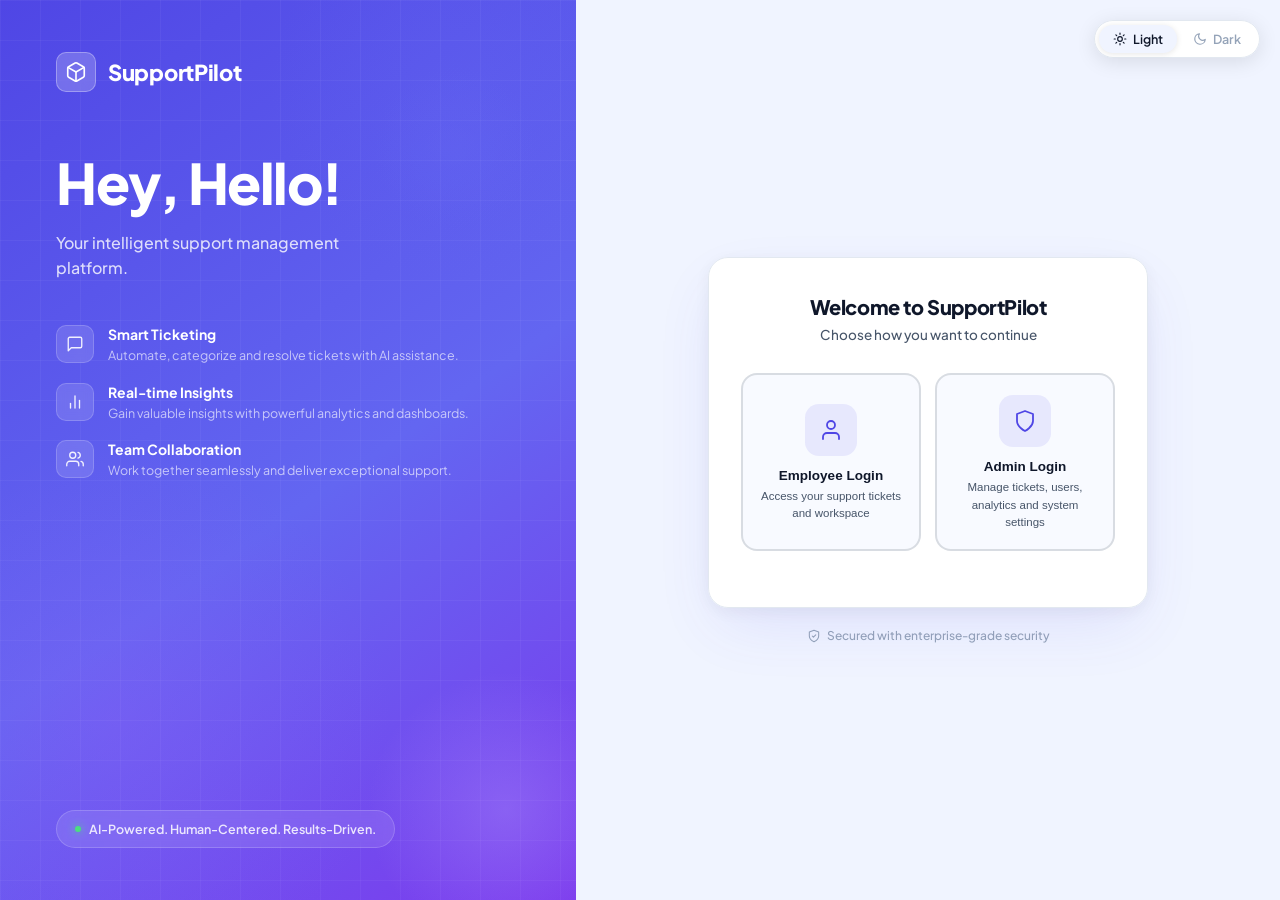
==== commit 26fabbe4: "fix: CORS policy, missing favicon, and React tracking blocker warnings" ====
--- a/frontend/index.html
+++ b/frontend/index.html
@@ -5,6 +5,7 @@
   <meta charset="UTF-8">
   <meta name="viewport" content="width=device-width, initial-scale=1.0">
   <title>SupportPilot - AI Ticket Resolution Platform</title>
+  <link rel="icon" href="data:;base64,iVBORw0KGgo=" />
   <script>
     // --- Admin Authentication Check & Fetch Interceptor ---
     (function() {
@@ -46,7 +47,8 @@
                 e.preventDefault();
                 e.stopPropagation();
                 if (session && session.token) {
-                    fetch('http://127.0.0.1:8000/api/admin/auth/logout', {
+                    const baseUrl = window.API_BASE_URL || 'https://grp3-infosysspringboard.onrender.com';
+                    fetch(`${baseUrl}/api/admin/auth/logout`, {
                         method: 'POST',
                         headers: { 'Authorization': 'Bearer ' + session.token }
                     }).finally(() => {
@@ -1263,9 +1265,10 @@
   </div>
 
   <!-- React 18 + ReactDOM CDN -->
-  <script crossorigin src="https://unpkg.com/react@18/umd/react.development.js"></script>
-  <script crossorigin src="https://unpkg.com/react-dom@18/umd/react-dom.development.js"></script>
-
+  <script src="js/vendor/react.production.min.js"></script>
+  <script src="js/vendor/react-dom.production.min.js"></script>
+
+  <script src="js/config.js"></script>
   <script src="js/dashboard-react.js?v=22"></script>
   <script src="js/data.js?v=3"></script>
   <script src="js/tickets.js?v=21"></script>
@@ -1445,4 +1448,4 @@
   </script>
 </body>
 
-</html>+</html>
